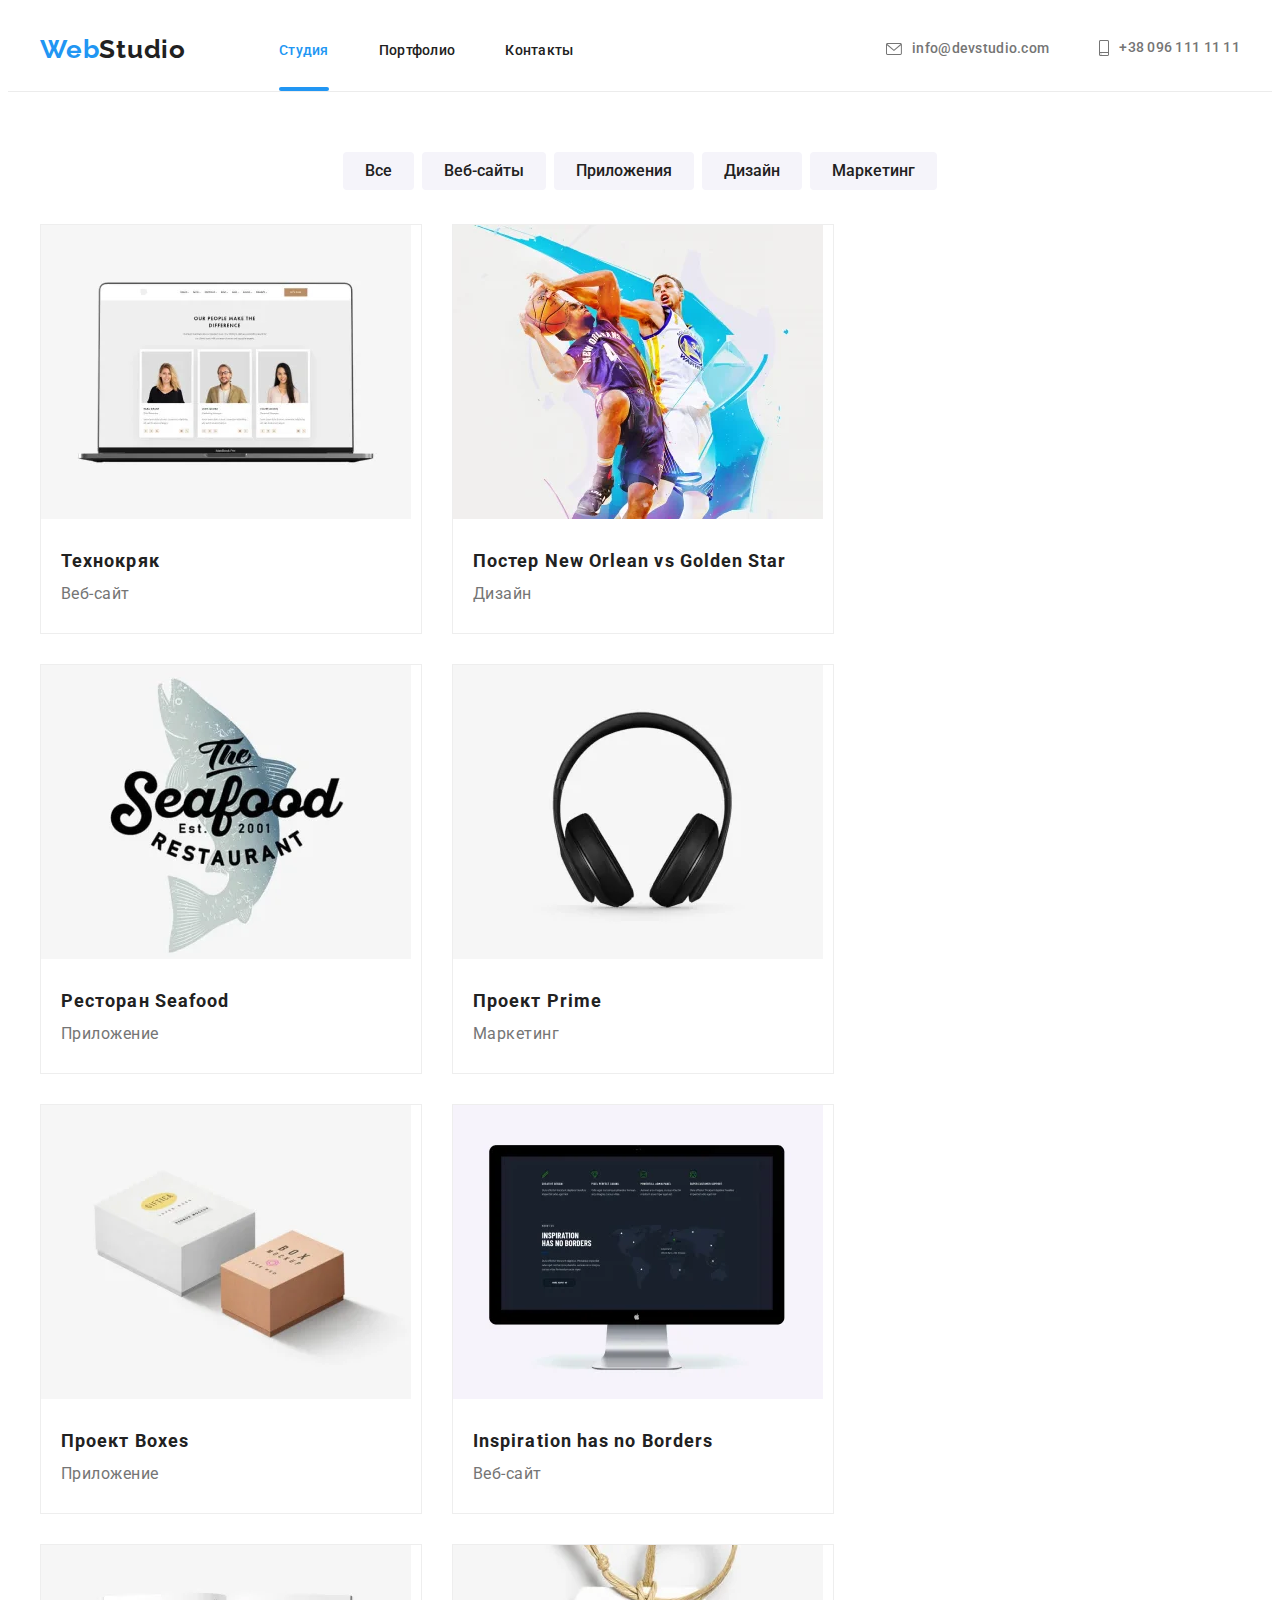
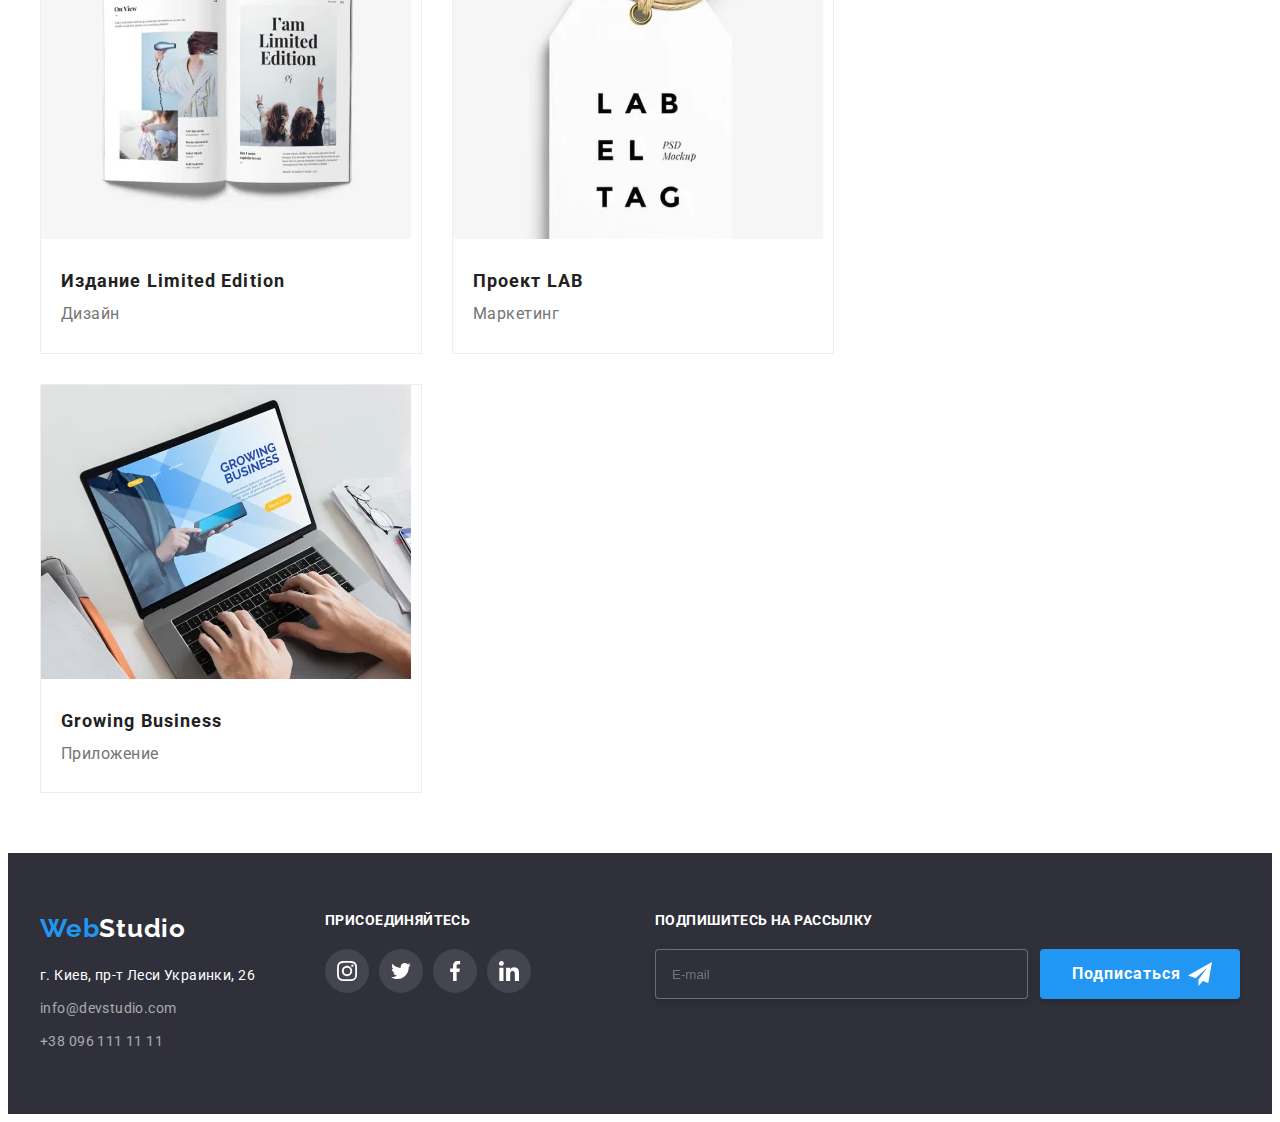
==== portfolio.html @ 4dd6421b "Adaptive layout" ====
<!DOCTYPE html>
<html lang="ru">
  <head>
    <meta charset="UTF-8" />
    <meta http-equiv="X-UA-Compatible" content="IE=edge" />
    <meta name="viewport" content="width=device-width, initial-scale=1.0" />
    <title lang="en">WebStudio</title>
    <link rel="preconnect" href="https://fonts.gstatic.com" />
    <link
      href="https://fonts.googleapis.com/css2?family=Raleway:wght@700&family=Roboto:wght@400;500;700;900&display=swap"
      rel="stylesheet"
    />
    <link
      rel="stylesheet"
      href="https://cdnjs.cloudflare.com/ajax/libs/modern-normalize/1.0.0/modern-normalize.min.css"
      integrity="sha512-ISS7cAi1PEhQ8jnbJpJZMd29NlhNj4AWYyLOSp2CE/CsHxTCu+r+t0D2yoJudVrd0/8fTVPUVDzY5Tvli75u/g=="
      crossorigin="anonymous"
    />
    <link rel="stylesheet" href="./css/main.min.css" />
  </head>
  <body>
    <!-- Верхняя линия -->
    <header class="header">
      <div class="container header__container">
        <!-- Шапка -->
        <a href="./index.html" class="logo link" lang="en">
          <span class="logo-span">Web</span>Studio
        </a>

        <nav class="nav">
          <ul class="nav__menu">
            <li class="nav__menu--item">
              <a
                href="./index.html"
                class="link nav__menu--link nav__menu--current current"
                >Студия</a
              >
            </li>

            <li class="nav__menu--item">
              <a href="./portfolio.html" class="link nav__menu--link"
                >Портфолио</a
              >
            </li>

            <li class="nav__menu--item">
              <a href="" class="link nav__menu--link">Контакты</a>
            </li>
          </ul>
        </nav>

        <ul class="nav__contacts">
          <li class="nav__contacts--item">
            <a href="mailto:info@devstudio.com" class="link nav__contacts--link"
              ><svg class="contacts-icon nav__contacts--email">
                <use href="./images/symbol-defs.svg#icon-email"></use></svg
              >info@devstudio.com</a
            >
          </li>

          <li class="nav__contacts--item">
            <a href="tel:+380961111111" class="link nav__contacts--link"
              ><svg class="contacts-icon nav__contacts--tel">
                <use href="./images/symbol-defs.svg#icon-smartphone"></use></svg
              >+38 096 111 11 11</a
            >
          </li>
        </ul>

        <button class="header__menu_button" data-menu-button>
          <svg class="header__menu_button--icon">
            <use href="./images/symbol-defs.svg#icon-menu"></use>
          </svg>
        </button>
      </div>
      <div class="mobile__menu" data-menu>
        <button class="mobile__menu--close" data-menu-close>
          <svg class="mobile__menu--icon">
            <use href="./images/symbol-defs.svg#icon-close"></use>
          </svg>
        </button>
        <ul class="mobile__menu--list">
          <li class="mobile__menu--item">
            <a href="./index.html" class="link mobile__menu--link">Студия</a>
          </li>

          <li class="mobile__menu--item">
            <a href="./portfolio.html" class="link mobile__menu--link"
              >Портфолио</a
            >
          </li>

          <li class="mobile__menu--item">
            <a href="" class="link mobile__menu--link">Контакты</a>
          </li>
        </ul>

        <ul class="mobile__menu_contacts">
          <li class="mobile__menu_contacts--item">
            <a href="tel:+380961111111" class="link mobile__menu_contacts--tel"
              >+38 096 111 11 11</a
            >
          </li>
          <li class="mobile__menu_contacts--item">
            <a
              href="mailto:info@devstudio.com"
              class="link mobile__menu_contacts--email"
              >info@devstudio.com</a
            >
          </li>
        </ul>

        <ul class="mobile__menu_social">
          <li class="mobile__menu_social--item">
            <a href="" class="mobile__menu_social--link link">Instagram</a>
          </li>
          <li class="mobile__menu_social--item">
            <a href="" class="mobile__menu_social--link link">Twitter</a>
          </li>
          <li class="mobile__menu_social--item">
            <a href="" class="mobile__menu_social--link link">Facebook</a>
          </li>
          <li class="mobile__menu_social--item">
            <a href="" class="mobile__menu_social--link link">LinkedIn link</a>
          </li>
        </ul>
      </div>
    </header>

    <!-- Майн -->
    <main class="main">
      <section class="section">
        <div class="container">
          <ul class="filters">
            <li class="filters__item">
              <button type="button" class="filters__button">Все</button>
            </li>

            <li class="filters__item">
              <button type="button" class="filters__button">Веб-сайты</button>
            </li>

            <li class="filters__item">
              <button type="button" class="filters__button">Приложения</button>
            </li>

            <li class="filters__item">
              <button type="button" class="filters__button">Дизайн</button>
            </li>

            <li class="filters__item">
              <button type="button" class="filters__button">Маркетинг</button>
            </li>
          </ul>

          <ul class="project__card">
            <li class="item project__card--item">
              <a class="link project__card--link" href=""
                ><div class="project__content_upper">
                  <picture>
                    <source
                      srcset="
                        ./images/portfolio/pc/pc-technokryak-370.webp   370w,
                        ./images/portfolio/pc/pc-technokryak-740.webp   740w,
                        ./images/portfolio/pc/pc-technokryak-1110.webp 1110w
                      "
                      type="image/webp"
                      media="(min-width: 1200px)"
                      sizes="(min-width: 1200px) 370px, 100vw"
                    />

                    <source
                      srcset="
                        ./images/portfolio/pc/pc-technokryak-370.jpg   370w,
                        ./images/portfolio/pc/pc-technokryak-740.jpg   740w,
                        ./images/portfolio/pc/pc-technokryak-1110.jpg 1110w
                      "
                      media="(min-width: 1200px)"
                      sizes="(min-width: 1200px) 370px, 100vw"
                    />

                    <source
                      srcset="
                        ./images/portfolio/tablet/tablet-technokryak-354.webp   354w,
                        ./images/portfolio/tablet/tablet-technokryak-708.webp   708w,
                        ./images/portfolio/tablet/tablet-technokryak-1062.webp 1062w
                      "
                      type="image/webp"
                      media="(min-width: 768px)"
                      sizes="(min-width: 768px) 354px, 100vw"
                    />

                    <source
                      srcset="
                        ./images/portfolio/tablet/tablet-technokryak-354.jpg   354w,
                        ./images/portfolio/tablet/tablet-technokryak-708.jpg   708w,
                        ./images/portfolio/tablet/tablet-technokryak-1062.jpg 1062w
                      "
                      media="(min-width: 768px)"
                      sizes="(min-width: 768px) 354px, 100vw"
                    />

                    <source
                      srcset="
                        ./images/portfolio/mobile/mobile-technokryak-450.webp   450w,
                        ./images/portfolio/mobile/mobile-technokryak-900.webp   900w,
                        ./images/portfolio/mobile/mobile-technokryak-1350.webp 1350w
                      "
                      type="image/webp"
                      media="(max-width: 767px)"
                      sizes="(max-width: 767px) 450px, 100vw"
                    />

                    <img
                      srcset="
                        ./images/portfolio/mobile/mobile-technokryak-450.jpg   450w,
                        ./images/portfolio/mobile/mobile-technokryak-900.jpg   900w,
                        ./images/portfolio/mobile/mobile-technokryak-1350.jpg 1350w
                      "
                      src="./images/portfolio/mobile/mobile-technokryak-450.jpg"
                      alt="технокряк"
                      media="(max-width: 767px)"
                      sizes="(max-width: 767px) 450px, 100vw"
                    />
                  </picture>
                  <div class="overlay">
                    <p class="overlay__text">
                      Технокряк это современная площадка распространения
                      коронавируса. Компании используют эту платформу для
                      цифрового шпионажа и атак на защищённые сервера
                      конкурентов.
                    </p>
                  </div>
                </div>
                <div class="project__content_lower">
                  <h2 class="project__content_lower--title">Технокряк</h2>
                  <p class="project__content_lower--text">Веб-сайт</p>
                </div></a
              >
            </li>

            <li class="item project__card--item">
              <a class="link project__card--link" href=""
                ><div class="project__content_upper">
                  <picture>
                    <source
                      srcset="
                        ./images/portfolio/pc/pc-poster-no-vs-gs-370.webp   370w,
                        ./images/portfolio/pc/pc-poster-no-vs-gs-740.webp   740w,
                        ./images/portfolio/pc/pc-poster-no-vs-gs-1110.webp 1110w
                      "
                      type="image/webp"
                      media="(min-width: 1200px)"
                      sizes="(min-width: 1200px) 370px, 100vw"
                    />

                    <source
                      srcset="
                        ./images/portfolio/pc/pc-poster-no-vs-gs-370.jpg   370w,
                        ./images/portfolio/pc/pc-poster-no-vs-gs-740.jpg   740w,
                        ./images/portfolio/pc/pc-poster-no-vs-gs-1110.jpg 1110w
                      "
                      media="(min-width: 1200px)"
                      sizes="(min-width: 1200px) 370px, 100vw"
                    />

                    <source
                      srcset="
                        ./images/portfolio/tablet/tablet-poster-no-vs-gs-354.webp   354w,
                        ./images/portfolio/tablet/tablet-poster-no-vs-gs-708.webp   708w,
                        ./images/portfolio/tablet/tablet-poster-no-vs-gs-1062.webp 1062w
                      "
                      type="image/webp"
                      media="(min-width: 768px)"
                      sizes="(min-width: 768px) 354px, 100vw"
                    />

                    <source
                      srcset="
                        ./images/portfolio/tablet/tablet-poster-no-vs-gs-354.jpg            354w,
                        ./images/portfolio/tablet/tablet-poster-no-vs-gs-708.jpg            708w,
                        ./images/./images/portfolio/tablet/tablet-poster-no-vs-gs-1062.jpg 1062w
                      "
                      media="(min-width: 768px)"
                      sizes="(min-width: 768px) 354px, 100vw"
                    />

                    <source
                      srcset="
                        ./images/portfolio/mobile/mobile-poster-no-vs-gs-450.webp   450w,
                        ./images/portfolio/mobile/mobile-poster-no-vs-gs-900.webp   900w,
                        ./images/portfolio/mobile/mobile-poster-no-vs-gs-1350.webp 1350w
                      "
                      type="image/webp"
                      media="(max-width: 767px)"
                      sizes="(max-width: 767px) 450px, 100vw"
                    />

                    <img
                      srcset="
                        ./images/portfolio/mobile/mobile-poster-no-vs-gs-450.jpg   450w,
                        ./images/portfolio/mobile/mobile-poster-no-vs-gs-900.jpg   900w,
                        ./images/portfolio/mobile/mobile-poster-no-vs-gs-1350.jpg 1350w
                      "
                      src="./images/portfolio/mobile/mobile-poster-no-vs-gs-450.jpg"
                      alt="технокряк"
                      media="(max-width: 767px)"
                      sizes="(max-width: 767px) 450px, 100vw"
                    />
                  </picture>
                  <div class="overlay">
                    <p class="overlay__text">
                      Технокряк это современная площадка распространения
                      коронавируса. Компании используют эту платформу для
                      цифрового шпионажа и атак на защищённые сервера
                      конкурентов.
                    </p>
                  </div>
                </div>
                <div class="project__content_lower">
                  <h2 class="project__content_lower--title">
                    Постер New Orlean vs Golden Star
                  </h2>
                  <p class="project__content_lower--text">Дизайн</p>
                </div></a
              >
            </li>

            <li class="item project__card--item">
              <a class="link project__card--link" href=""
                ><div class="project__content_upper">
                  <picture>
                    <source
                      srcset="
                        ./images/portfolio/pc/pc-seafood-restaurant-370.webp   370w,
                        ./images/portfolio/pc/pc-seafood-restaurant-740.webp   740w,
                        ./images/portfolio/pc/pc-seafood-restaurant-1110.webp 1110w
                      "
                      type="image/webp"
                      media="(min-width: 1200px)"
                      sizes="(min-width: 1200px) 370px, 100vw"
                    />

                    <source
                      srcset="
                        ./images/portfolio/pc/pc-seafood-restaurant-370.jpg   370w,
                        ./images/portfolio/pc/pc-seafood-restaurant-740.jpg   740w,
                        ./images/portfolio/pc/pc-seafood-restaurant-1110.jpg 1110w
                      "
                      media="(min-width: 1200px)"
                      sizes="(min-width: 1200px) 370px, 100vw"
                    />

                    <source
                      srcset="
                        ./images/portfolio/tablet/tablet-seafood-restaurant-354.webp   354w,
                        ./images/portfolio/tablet/tablet-seafood-restaurant-708.webp   708w,
                        ./images/portfolio/tablet/tablet-seafood-restaurant-1062.webp 1062w
                      "
                      type="image/webp"
                      media="(min-width: 768px)"
                      sizes="(min-width: 768px) 354px, 100vw"
                    />

                    <source
                      srcset="
                        ./images/portfolio/tablet/tablet-seafood-restaurant-354.jpg   354w,
                        ./images/portfolio/tablet/tablet-seafood-restaurant-708.jpg   708w,
                        ./images/portfolio/tablet/tablet-seafood-restaurant-1062.jpg 1062w
                      "
                      media="(min-width: 768px)"
                      sizes="(min-width: 768px) 354px, 100vw"
                    />

                    <source
                      srcset="
                        ./images/portfolio/mobile/mobile-seafood-restaurant-450.webp   450w,
                        ./images/portfolio/mobile/mobile-seafood-restaurant-900.webp   900w,
                        ./images/portfolio/mobile/mobile-seafood-restaurant-1350.webp 1350w
                      "
                      type="image/webp"
                      media="(max-width: 767px)"
                      sizes="(max-width: 767px) 450px, 100vw"
                    />

                    <img
                      srcset="
                        ./images/portfolio/mobile/mobile-seafood-restaurant-450.jpg   450w,
                        ./images/portfolio/mobile/mobile-seafood-restaurant-900.jpg   900w,
                        ./images/portfolio/mobile/mobile-seafood-restaurant-1350.jpg 1350w
                      "
                      src="./images/portfolio/mobile/mobile-seafood-restaurant-450.jpg"
                      alt="технокряк"
                      media="(max-width: 767px)"
                      sizes="(max-width: 767px) 450px, 100vw"
                    />
                  </picture>
                  <div class="overlay">
                    <p class="overlay__text">
                      Технокряк это современная площадка распространения
                      коронавируса. Компании используют эту платформу для
                      цифрового шпионажа и атак на защищённые сервера
                      конкурентов.
                    </p>
                  </div>
                </div>
                <div class="project__content_lower">
                  <h2 class="project__content_lower--title">
                    Ресторан Seafood
                  </h2>
                  <p class="project__content_lower--text">Приложение</p>
                </div></a
              >
            </li>

            <li class="item project__card--item">
              <a class="link project__card--link" href=""
                ><div class="project__content_upper">
                  <picture>
                    <source
                      srcset="
                        ./images/portfolio/pc/pc-project-prime-370.webp   370w,
                        ./images/portfolio/pc/pc-project-prime-740.webp   740w,
                        ./images/portfolio/pc/pc-project-prime-1110.webp 1110w
                      "
                      type="image/webp"
                      media="(min-width: 1200px)"
                      sizes="(min-width: 1200px) 370px, 100vw"
                    />

                    <source
                      srcset="
                        ./images/portfolio/pc/pc-project-prime-370.jpg   370w,
                        ./images/portfolio/pc/pc-project-prime-740.jpg   740w,
                        ./images/portfolio/pc/pc-project-prime-1110.jpg 1110w
                      "
                      media="(min-width: 1200px)"
                      sizes="(min-width: 1200px) 370px, 100vw"
                    />

                    <source
                      srcset="
                        ./images/portfolio/tablet/tablet-project-prime-354.webp   354w,
                        ./images/portfolio/tablet/tablet-project-prime-708.webp   708w,
                        ./images/portfolio/tablet/tablet-project-prime-1062.webp 1062w
                      "
                      type="image/webp"
                      media="(min-width: 768px)"
                      sizes="(min-width: 768px) 354px, 100vw"
                    />

                    <source
                      srcset="
                        ./images/portfolio/tablet/tablet-project-prime-354.jpg   354w,
                        ./images/portfolio/tablet/tablet-project-prime-708.jpg   708w,
                        ./images/portfolio/tablet/tablet-project-prime-1062.jpg 1062w
                      "
                      media="(min-width: 768px)"
                      sizes="(min-width: 768px) 354px, 100vw"
                    />

                    <source
                      srcset="
                        ./images/portfolio/mobile/mobile-project-prime-450.webp   450w,
                        ./images/portfolio/mobile/mobile-project-prime-900.webp   900w,
                        ./images/portfolio/mobile/mobile-project-prime-1350.webp 1350w
                      "
                      type="image/webp"
                      media="(max-width: 767px)"
                      sizes="(max-width: 767px) 450px, 100vw"
                    />

                    <img
                      srcset="
                        ./images/portfolio/mobile/mobile-project-prime-450.jpg   450w,
                        ./images/portfolio/mobile/mobile-project-prime-900.jpg   900w,
                        ./images/portfolio/mobile/mobile-project-prime-1350.jpg 1350w
                      "
                      src="./images/portfolio/mobile/mobile-project-prime-450.jpg"
                      alt="технокряк"
                      media="(max-width: 767px)"
                      sizes="(max-width: 767px) 450px, 100vw"
                    />
                  </picture>
                  <div class="overlay">
                    <p class="overlay__text">
                      Технокряк это современная площадка распространения
                      коронавируса. Компании используют эту платформу для
                      цифрового шпионажа и атак на защищённые сервера
                      конкурентов.
                    </p>
                  </div>
                </div>
                <div class="project__content_lower">
                  <h2 class="project__content_lower--title">Проект Prime</h2>
                  <p class="project__content_lower--text">Маркетинг</p>
                </div></a
              >
            </li>

            <li class="item project__card--item">
              <a class="link project__card--link" href=""
                ><div class="project__content_upper">
                  <picture>
                    <source
                      srcset="
                        ./images/portfolio/pc/pc-project-boxes-370.webp   370w,
                        ./images/portfolio/pc/pc-project-boxes-740.webp   740w,
                        ./images/portfolio/pc/pc-project-boxes-1110.webp 1110w
                      "
                      type="image/webp"
                      media="(min-width: 1200px)"
                      sizes="(min-width: 1200px) 370px, 100vw"
                    />

                    <source
                      srcset="
                        ./images/portfolio/pc/pc-project-boxes-370.jpg   370w,
                        ./images/portfolio/pc/pc-project-boxes-740.jpg   740w,
                        ./images/portfolio/pc/pc-project-boxes-1110.jpg 1110w
                      "
                      media="(min-width: 1200px)"
                      sizes="(min-width: 1200px) 370px, 100vw"
                    />

                    <source
                      srcset="
                        ./images/portfolio/tablet/tablet-project-boxes-354.webp   354w,
                        ./images/portfolio/tablet/tablet-project-boxes-708.webp   708w,
                        ./images/portfolio/tablet/tablet-project-boxes-1062.webp 1062w
                      "
                      type="image/webp"
                      media="(min-width: 768px)"
                      sizes="(min-width: 768px) 354px, 100vw"
                    />

                    <source
                      srcset="
                        ./images/portfolio/tablet/tablet-project-boxes-354.jpg   354w,
                        ./images/portfolio/tablet/tablet-project-boxes-708.jpg   708w,
                        ./images/portfolio/tablet/tablet-project-boxes-1062.jpg 1062w
                      "
                      media="(min-width: 768px)"
                      sizes="(min-width: 768px) 354px, 100vw"
                    />

                    <source
                      srcset="
                        ./images/portfolio/mobile/mobile-project-boxes-450.webp   450w,
                        ./images/portfolio/mobile/mobile-project-boxes-900.webp   900w,
                        ./images/portfolio/mobile/mobile-project-boxes-1350.webp 1350w
                      "
                      type="image/webp"
                      media="(max-width: 767px)"
                      sizes="(max-width: 767px) 450px, 100vw"
                    />

                    <img
                      srcset="
                        ./images/portfolio/mobile/mobile-project-boxes-450.jpg   450w,
                        ./images/portfolio/mobile/mobile-project-boxes-900.jpg   900w,
                        ./images/portfolio/mobile/mobile-project-boxes-1350.jpg 1350w
                      "
                      src="./images/portfolio/mobile/mobile-project-boxes-450.jpg"
                      alt="технокряк"
                      media="(max-width: 767px)"
                      sizes="(max-width: 767px) 450px, 100vw"
                    />
                  </picture>
                  <div class="overlay">
                    <p class="overlay__text">
                      Технокряк это современная площадка распространения
                      коронавируса. Компании используют эту платформу для
                      цифрового шпионажа и атак на защищённые сервера
                      конкурентов.
                    </p>
                  </div>
                </div>
                <div class="project__content_lower">
                  <h2 class="project__content_lower--title">Проект Boxes</h2>
                  <p class="project__content_lower--text">Приложение</p>
                </div></a
              >
            </li>

            <li class="item project__card--item">
              <a class="link project__card--link" href=""
                ><div class="project__content_upper">
                  <picture>
                    <source
                      srcset="
                        ./images/portfolio/pc/pc-inspiration-hnb-370.webp   370w,
                        ./images/portfolio/pc/pc-inspiration-hnb-740.webp   740w,
                        ./images/portfolio/pc/pc-inspiration-hnb-1110.webp 1110w
                      "
                      type="image/webp"
                      media="(min-width: 1200px)"
                      sizes="(min-width: 1200px) 370px, 100vw"
                    />

                    <source
                      srcset="
                        ./images/portfolio/pc/pc-inspiration-hnb-370.jpg   370w,
                        ./images/portfolio/pc/pc-inspiration-hnb-740.jpg   740w,
                        ./images/portfolio/pc/pc-inspiration-hnb-1110.jpg 1110w
                      "
                      media="(min-width: 1200px)"
                      sizes="(min-width: 1200px) 370px, 100vw"
                    />

                    <source
                      srcset="
                        ./images/portfolio/tablet/tablet-inspiration-hnb-354.webp   354w,
                        ./images/portfolio/tablet/tablet-inspiration-hnb-708.webp   708w,
                        ./images/portfolio/tablet/tablet-inspiration-hnb-1062.webp 1062w
                      "
                      type="image/webp"
                      media="(min-width: 768px)"
                      sizes="(min-width: 768px) 354px, 100vw"
                    />

                    <source
                      srcset="
                        ./images/portfolio/tablet/tablet-inspiration-hnb-354.jpg   354w,
                        ./images/portfolio/tablet/tablet-inspiration-hnb-708.jpg   708w,
                        ./images/portfolio/tablet/tablet-inspiration-hnb-1062.jpg 1062w
                      "
                      media="(min-width: 768px)"
                      sizes="(min-width: 768px) 354px, 100vw"
                    />

                    <source
                      srcset="
                        ./images/portfolio/mobile/mobile-inspiration-hnb-450.webp   450w,
                        ./images/portfolio/mobile/mobile-inspiration-hnb-900.webp   900w,
                        ./images/portfolio/mobile/mobile-inspiration-hnb-1350.webp 1350w
                      "
                      type="image/webp"
                      media="(max-width: 767px)"
                      sizes="(max-width: 767px) 450px, 100vw"
                    />

                    <img
                      srcset="
                        ./images/portfolio/mobile/mobile-inspiration-hnb-450.jpg   450w,
                        ./images/portfolio/mobile/mobile-inspiration-hnb-900.jpg   900w,
                        ./images/portfolio/mobile/mobile-inspiration-hnb-1350.jpg 1350w
                      "
                      src="./images/portfolio/mobile/mobile-inspiration-hnb-450.jpg"
                      alt="технокряк"
                      media="(max-width: 767px)"
                      sizes="(max-width: 767px) 450px, 100vw"
                    />
                  </picture>
                  <div class="overlay">
                    <p class="overlay__text">
                      Технокряк это современная площадка распространения
                      коронавируса. Компании используют эту платформу для
                      цифрового шпионажа и атак на защищённые сервера
                      конкурентов.
                    </p>
                  </div>
                </div>
                <div class="project__content_lower">
                  <h2 class="project__content_lower--title" lang="en">
                    Inspiration has no Borders
                  </h2>
                  <p class="project__content_lower--text">Веб-сайт</p>
                </div></a
              >
            </li>

            <li class="item project__card--item">
              <a class="link project__card--link" href=""
                ><div class="project__content_upper">
                  <picture>
                    <source
                      srcset="
                        ./images/portfolio/pc/pc-le-publication-370.webp   370w,
                        ./images/portfolio/pc/pc-le-publication-740.webp   740w,
                        ./images/portfolio/pc/pc-le-publication-1110.webp 1110w
                      "
                      type="image/webp"
                      media="(min-width: 1200px)"
                      sizes="(min-width: 1200px) 370px, 100vw"
                    />

                    <source
                      srcset="
                        ./images/portfolio/pc/pc-le-publication-370.jpg   370w,
                        ./images/portfolio/pc/pc-le-publication-740.jpg   740w,
                        ./images/portfolio/pc/pc-le-publication-1110.jpg 1110w
                      "
                      media="(min-width: 1200px)"
                      sizes="(min-width: 1200px) 370px, 100vw"
                    />

                    <source
                      srcset="
                        ./images/portfolio/tablet/tablet-le-publication-354.webp   354w,
                        ./images/portfolio/tablet/tablet-le-publication-708.webp   708w,
                        ./images/portfolio/tablet/tablet-le-publication-1062.webp 1062w
                      "
                      type="image/webp"
                      media="(min-width: 768px)"
                      sizes="(min-width: 768px) 354px, 100vw"
                    />

                    <source
                      srcset="
                        ./images/portfolio/tablet/tablet-le-publication-354.jpg   354w,
                        ./images/portfolio/tablet/tablet-le-publication-708.jpg   708w,
                        ./images/portfolio/tablet/tablet-le-publication-1062.jpg 1062w
                      "
                      media="(min-width: 768px)"
                      sizes="(min-width: 768px) 354px, 100vw"
                    />

                    <source
                      srcset="
                        ./images/portfolio/mobile/mobile-le-publication-450.webp   450w,
                        ./images/portfolio/mobile/mobile-le-publication-900.webp   900w,
                        ./images/portfolio/mobile/mobile-le-publication-1350.webp 1350w
                      "
                      type="image/webp"
                      media="(max-width: 767px)"
                      sizes="(max-width: 767px) 450px, 100vw"
                    />

                    <img
                      srcset="
                        ./images/portfolio/mobile/mobile-le-publication-450.jpg   450w,
                        ./images/portfolio/mobile/mobile-le-publication-900.jpg   900w,
                        ./images/portfolio/mobile/mobile-le-publication-1350.jpg 1350w
                      "
                      src="./images/portfolio/mobile/mobile-le-publication-450.jpg"
                      alt="технокряк"
                      media="(max-width: 767px)"
                      sizes="(max-width: 767px) 450px, 100vw"
                    />
                  </picture>
                  <div class="overlay">
                    <p class="overlay__text">
                      Технокряк это современная площадка распространения
                      коронавируса. Компании используют эту платформу для
                      цифрового шпионажа и атак на защищённые сервера
                      конкурентов.
                    </p>
                  </div>
                </div>
                <div class="project__content_lower">
                  <h2 class="project__content_lower--title">
                    Издание Limited Edition
                  </h2>
                  <p class="project__content_lower--text">Дизайн</p>
                </div></a
              >
            </li>
            <li class="item project__card--item">
              <a class="link project__card--link" href=""
                ><div class="project__content_upper">
                  <picture>
                    <source
                      srcset="
                        ./images/portfolio/pc/pc-project-lab-370.webp   370w,
                        ./images/portfolio/pc/pc-project-lab-740.webp   740w,
                        ./images/portfolio/pc/pc-project-lab-1110.webp 1110w
                      "
                      type="image/webp"
                      media="(min-width: 1200px)"
                      sizes="(min-width: 1200px) 370px, 100vw"
                    />

                    <source
                      srcset="
                        ./images/portfolio/pc/pc-project-lab-370.jpg   370w,
                        ./images/portfolio/pc/pc-project-lab-740.jpg   740w,
                        ./images/portfolio/pc/pc-project-lab-1110.jpg 1110w
                      "
                      media="(min-width: 1200px)"
                      sizes="(min-width: 1200px) 370px, 100vw"
                    />

                    <source
                      srcset="
                        ./images/portfolio/tablet/tablet-project-lab-354.webp   354w,
                        ./images/portfolio/tablet/tablet-project-lab-708.webp   708w,
                        ./images/portfolio/tablet/tablet-project-lab-1062.webp 1062w
                      "
                      type="image/webp"
                      media="(min-width: 768px)"
                      sizes="(min-width: 768px) 354px, 100vw"
                    />

                    <source
                      srcset="
                        ./images/portfolio/tablet/tablet-project-lab-354.jpg   354w,
                        ./images/portfolio/tablet/tablet-project-lab-708.jpg   708w,
                        ./images/portfolio/tablet/tablet-project-lab-1062.jpg 1062w
                      "
                      media="(min-width: 768px)"
                      sizes="(min-width: 768px) 354px, 100vw"
                    />

                    <source
                      srcset="
                        ./images/portfolio/mobile/mobile-project-lab-450.webp   450w,
                        ./images/portfolio/mobile/mobile-project-lab-900.webp   900w,
                        ./images/portfolio/mobile/mobile-project-lab-1350.webp 1350w
                      "
                      type="image/webp"
                      media="(max-width: 767px)"
                      sizes="(max-width: 767px) 450px, 100vw"
                    />

                    <img
                      srcset="
                        ./images/portfolio/mobile/mobile-project-lab-450.jpg   450w,
                        ./images/portfolio/mobile/mobile-project-lab-900.jpg   900w,
                        ./images/portfolio/mobile/mobile-project-lab-1350.jpg 1350w
                      "
                      src="./images/portfolio/mobile/mobile-project-lab-450.jpg"
                      alt="технокряк"
                      media="(max-width: 767px)"
                      sizes="(max-width: 767px) 450px, 100vw"
                    />
                  </picture>
                  <div class="overlay">
                    <p class="overlay__text">
                      Технокряк это современная площадка распространения
                      коронавируса. Компании используют эту платформу для
                      цифрового шпионажа и атак на защищённые сервера
                      конкурентов.
                    </p>
                  </div>
                </div>
                <div class="project__content_lower">
                  <h2 class="project__content_lower--title">Проект LAB</h2>
                  <p class="project__content_lower--text">Маркетинг</p>
                </div></a
              >
            </li>

            <li class="item project__card--item">
              <a class="link project__card--link" href=""
                ><div class="project__content_upper">
                  <picture>
                    <source
                      srcset="
                        ./images/portfolio/pc/pc-growing-business-370.webp   370w,
                        ./images/portfolio/pc/pc-growing-business-740.webp   740w,
                        ./images/portfolio/pc/pc-growing-business-1110.webp 1110w
                      "
                      type="image/webp"
                      media="(min-width: 1200px)"
                      sizes="(min-width: 1200px) 370px, 100vw"
                    />

                    <source
                      srcset="
                        ./images/portfolio/pc/pc-growing-business-370.jpg   370w,
                        ./images/portfolio/pc/pc-growing-business-740.jpg   740w,
                        ./images/portfolio/pc/pc-growing-business-1110.jpg 1110w
                      "
                      media="(min-width: 1200px)"
                      sizes="(min-width: 1200px) 370px, 100vw"
                    />

                    <source
                      srcset="
                        ./images/portfolio/tablet/tablet-growing-business-354.webp   354w,
                        ./images/portfolio/tablet/tablet-growing-business-708.webp   708w,
                        ./images/portfolio/tablet/tablet-growing-business-1062.webp 1062w
                      "
                      type="image/webp"
                      media="(min-width: 768px)"
                      sizes="(min-width: 768px) 354px, 100vw"
                    />

                    <source
                      srcset="
                        ./images/portfolio/tablet/tablet-growing-business-354.jpg   354w,
                        ./images/portfolio/tablet/tablet-growing-business-708.jpg   708w,
                        ./images/portfolio/tablet/tablet-growing-business-1062.jpg 1062w
                      "
                      media="(min-width: 768px)"
                      sizes="(min-width: 768px) 354px, 100vw"
                    />

                    <source
                      srcset="
                        ./images/portfolio/mobile/mobile-growing-business-450.webp   450w,
                        ./images/portfolio/mobile/mobile-growing-business-900.webp   900w,
                        ./images/portfolio/mobile/mobile-growing-business-1350.webp 1350w
                      "
                      type="image/webp"
                      media="(max-width: 767px)"
                      sizes="(max-width: 767px) 450px, 100vw"
                    />

                    <img
                      srcset="
                        ./images/portfolio/mobile/mobile-growing-business-450.jpg   450w,
                        ./images/portfolio/mobile/mobile-growing-business-900.jpg   900w,
                        ./images/portfolio/mobile/mobile-growing-business-1350.jpg 1350w
                      "
                      src="./images/portfolio/mobile/mobile-growing-business-450.jpg"
                      alt="технокряк"
                      media="(max-width: 767px)"
                      sizes="(max-width: 767px) 450px, 100vw"
                    />
                  </picture>
                  <div class="overlay">
                    <p class="overlay__text">
                      Технокряк это современная площадка распространения
                      коронавируса. Компании используют эту платформу для
                      цифрового шпионажа и атак на защищённые сервера
                      конкурентов.
                    </p>
                  </div>
                </div>
                <div class="project__content_lower">
                  <h2 class="project__content_lower--title" lang="en">
                    Growing Business
                  </h2>
                  <p class="project__content_lower--text">Приложение</p>
                </div></a
              >
            </li>
          </ul>
        </div>
      </section>
    </main>

    <!-- Подвал -->
    <footer class="footer">
      <div class="container footer__container">
        <div class="footer__first--grid">
          <div class="footer-c">
            <a href="./index.html" class="footer-logo logo link" lang="en"
              ><span class="logo-span">Web</span>Studio</a
            >
            <address>
              <ul class="footer__contacts_list">
                <li class="footer__contacts_list--item">
                  <a
                    class="link footer__contacts_list--location"
                    href="https://goo.gl/maps/gFSnzHAGVieAKpkWA"
                    target="_blank"
                    >г. Киев, пр-т Леси Украинки, 26</a
                  >
                </li>

                <li class="footer__contacts_list--item">
                  <a
                    href="mailto:info@devstudio.com"
                    class="footer__contacts_list--link-contacts link"
                    >info@devstudio.com</a
                  >
                </li>

                <li class="footer__contacts_list--item">
                  <a
                    href="tel:+380961111111"
                    class="footer__contacts_list--link-contacts link"
                    >+38 096 111 11 11</a
                  >
                </li>
              </ul>
            </address>
          </div>
          <div class="footer__div">
            <p class="footer__text">присоединяйтесь</p>

            <ul class="footer__social">
              <li class="footer__social--item">
                <a class="footer__social--link link" href=""
                  ><svg class="footer__social--icon">
                    <use
                      href="./images/symbol-defs.svg#icon-instagram"
                    ></use></svg
                ></a>
              </li>

              <li class="footer__social--item">
                <a class="footer__social--link link" href=""
                  ><svg class="footer__social--icon">
                    <use
                      href="./images/symbol-defs.svg#icon-twitter"
                    ></use></svg
                ></a>
              </li>

              <li class="footer__social--item">
                <a class="footer__social--link link" href=""
                  ><svg class="footer__social--icon">
                    <use
                      href="./images/symbol-defs.svg#icon-facebook"
                    ></use></svg
                ></a>
              </li>

              <li class="footer__social--item">
                <a class="footer__social--link link" href=""
                  ><svg class="footer__social--icon">
                    <use
                      href="./images/symbol-defs.svg#icon-linkedin"
                    ></use></svg
                ></a>
              </li>
            </ul>
          </div>
        </div>

        <div class="footer__second--grid">
          <p class="footer__text">Подпишитесь на рассылку</p>
          <form action="#" class="footer__form">
            <input
              type="email"
              name="user-mail"
              class="footer__form--input"
              placeholder="E-mail"
              required
            />
            <button type="submit" class="footer__form--button">
              Подписаться
              <svg class="footer__form--icon" width="24" height="24">
                <use href="./images/symbol-defs.svg#icon-send"></use>
              </svg>
            </button>
          </form>
        </div>
      </div>
    </footer>
    <script src="./js/mobile-menu.js"></script>
  </body>
</html>
---- css/main.min.css ----
body{font-family:Roboto, sans-serif}button{font-family:Roboto}img{display:block;max-width:100%;height:auto}h1,h2,h3,h4,h5,h6,p{margin:0}ul,ol{margin:0;padding-left:0;list-style:none}address{font-style:normal}.link{text-decoration:none}.container{padding-left:15px;padding-right:15px;margin-left:auto;margin-right:auto}@media screen and (min-width: 480px){.container{width:480px}}@media screen and (min-width: 768px){.container{width:768px}}@media screen and (min-width: 1200px){.container{width:1200px}}.section__title{margin-bottom:50px;color:var(--black-title-text);font-weight:700;font-size:36px;line-height:1.16;letter-spacing:0.03em;text-align:center}@media screen and (min-width: 1200px){.section{padding-top:94px;padding-bottom:94px}}.section{padding-top:60px;padding-bottom:60px}.doing__list{display:flex;flex-wrap:wrap;margin-left:-30px}.doing__list--item{position:relative;margin-left:30px;flex-basis:calc((100% - 90px) / 3)}.doing__list--title{position:absolute;bottom:0;left:0;width:100%;padding:27px;font-weight:700;font-size:14px;line-height:1.24;text-align:center;letter-spacing:0.03em;text-transform:uppercase;color:#ffffff;background:rgba(47,48,58,0.8)}@media screen and (max-width: 767px){.features__list{width:100%;display:inline;justify-content:center}.features__list--item:not(:last-child){margin-bottom:30px}.features__list--title{text-align:center}}@media screen and (min-width: 768px){.features__list{display:flex;justify-content:space-between;margin-left:-30px}.features__list--item{width:100%;flex-basis:calc((100% - 90px) / 2);margin-left:30px}.features__list--text{margin-bottom:30px}.features__list--text:nth-last-child(-n+2){margin-bottom:0}.features__list--title{margin-bottom:10px}}@media screen and (min-width: 1200px){.features__list{display:flex;margin-left:-30px}.features__list--item{flex-basis:calc((100% - 120px) / 4);margin-left:30px}.features__list--text{color:#757575;font-size:14px;line-height:1.71;letter-spacing:0.03em;width:270px;height:75px;flex-wrap:wrap}.features__list--title{color:var(--black-title-text);font-weight:700;font-size:14px;line-height:1.14;letter-spacing:0.03em;text-transform:uppercase;margin-bottom:10px;margin-top:0;width:270px;height:16px}}.features__list{flex-wrap:wrap;margin-left:-30px}.features__list--card{width:100%;height:120px;display:inline-flex;justify-content:center;align-items:center;background:#f5f4fa;border-radius:4px;margin-bottom:30px}.features__list--icon{width:70px;height:70px}.features__list--title{color:var(--black-title-text);font-weight:700;font-size:14px;line-height:1.14;letter-spacing:0.03em;text-transform:uppercase;margin-bottom:10px;margin-top:0}.features__list--text{color:#757575;font-size:14px;line-height:1.71;letter-spacing:0.03em;flex-wrap:wrap}@media screen and (max-width: 767px){.client_title{font-size:28px;line-height:1.17;text-align:center;letter-spacing:0.03em;color:#212121}.list__client{margin-left:-30px}.list__client--item{margin-bottom:30px;margin-left:30px;flex-basis:calc((100% - 60px) / 2)}.list__client--item:nth-last-child(-n+2){margin-bottom:0}}@media screen and (min-width: 768px){.client_title{font-size:28px;line-height:1.17;text-align:center;letter-spacing:0.03em;color:#212121}.list__client{margin-left:-30px}.list__client--item{margin-bottom:30px;margin-left:30px;flex-basis:calc((100% - 90px) / 3)}.list__client--item:nth-last-child(-n+3){margin-bottom:0}}@media screen and (min-width: 1200px){.list__client{margin-left:-30px}.list__client--item{margin-left:30px;flex-basis:calc((100% - 180px) / 6)}}.list__client{flex-wrap:wrap;display:flex}.list__client--link{display:inline-flex;justify-content:center;align-items:center;width:100%;height:92px;border:1px solid #afb1b8;border-radius:4px;transition:border-color 250ms cubic-bezier(0.4, 0, 0.2, 1)}.list__client--link:hover .list__client--logo,.list__client--link:focus .list__client--logo{fill:var(--logo-colors)}.list__client--link:hover,.list__client--link:focus{border-color:var(--logo-colors)}.list__client--logo{fill:#afb1b8;width:106px;height:60px;transition:fill 250ms cubic-bezier(0.4, 0, 0.2, 1)}@media screen and (max-width: 1199px){.logo{color:var(--black-title-text);font-family:Raleway, cursive;font-size:24px;line-height:1.16;letter-spacing:0.03em;font-weight:700}}.logo-span{color:var(--logo-colors)}@media screen and (min-width: 1200px){.logo{color:var(--black-title-text);font-family:Raleway, cursive;font-weight:700;font-size:26px;line-height:1.19;letter-spacing:0.03em}}.footer-logo{color:var(--logo-colors);color:var(--white-text)}.modal{position:relative;box-shadow:0px 1px 3px rgba(0,0,0,0.12),0px 1px 1px rgba(0,0,0,0.14),0px 2px 1px rgba(0,0,0,0.2);transition:transform 250ms cubic-bezier(0.4, 0, 0.2, 1);max-width:528px;min-height:581px;padding:40px 40px;background:#ffffff;margin-left:auto;margin-right:auto}.modal__close{position:absolute;top:10px;right:10px;width:30px;height:30px;border-radius:50%;background:#ffffff;border:1px solid rgba(0,0,0,0.1);box-sizing:border-box;display:flex;justify-content:center;align-items:center;transition:fill 250ms cubic-bezier(0.4, 0, 0.2, 1)}.modal__close--icon{width:18px;height:18px}.modal__close--icon:hover,.modal__close--icon:focus{fill:var(--logo-colors)}.modal__text{font-weight:700;font-size:20px;line-height:1.15;text-align:center;letter-spacing:0.03em;color:var(--black-title-text);margin-bottom:12px}.modal-div__button{text-align:center}.modal-div__button .modal-submit__btn{width:200px;height:50px;background:var(--logo-colors);color:var(--white-text);border:solid transparent;border-radius:4px;border:none;font-weight:700;font-size:16px;line-height:1.87;letter-spacing:0.06em;padding:10px 55px;transition:background 250ms cubic-bezier(0.4, 0, 0.2, 1)}.modal-div__button .modal-submit__btn:focus,.modal-div__button .modal-submit__btn:hover{background:var(--button-hover);box-shadow:0px 1px 3px rgba(0,0,0,0.12),0px 1px 1px rgba(0,0,0,0.14),0px 2px 1px rgba(0,0,0,0.2)}.modal__filed{position:relative;margin-bottom:10px}.modal__filed--label{font-size:12px;line-height:1.16;letter-spacing:0.01em;color:#757575}.modal__filed--input{display:block;width:100%;height:40px;font-family:Roboto;font-size:14px;line-height:1.14;letter-spacing:0.01em;padding-left:42px;border:1px solid rgba(33,33,33,0.2);border-radius:4px;outline:none;transition:border-color 250ms cubic-bezier(0.4, 0, 0.2, 1)}.modal__filed--input:hover,.modal__filed--input:focus,.modal__filed--input:hover+.modal__filed--icon,.modal__filed--input:focus+.modal__filed--icon{fill:var(--logo-colors);border-color:var(--logo-colors)}.modal__filed--icon{position:absolute;top:29px;left:14px;width:18px;height:18px;transition:fill 250ms cubic-bezier(0.4, 0, 0.2, 1)}.modal__filed--icon:hover,.modal__filed--icon:focus{fill:var(--logo-colors)}.modal__filed--textarea{margin-bottom:0}.modal__filed--text{width:100%;height:120px;padding:12px 16px;font-size:14px;line-height:1.14;letter-spacing:0.01em;resize:none;border:1px solid rgba(33,33,33,0.2);border-radius:4px;transition:border-color 250ms cubic-bezier(0.4, 0, 0.2, 1);outline:none}.modal__filed--text:focus,.modal__filed--text:hover{border-color:var(--logo-colors)}.modal__filed--text::placeholder{font-size:14px;line-height:1.14;letter-spacing:0.01em;color:rgba(117,117,117,0.5)}.checkbox__last--input:checked+.check__label .check__label--span{background-color:var(--logo-colors)}.checkbox__last{position:relative;margin-top:20px;margin-bottom:30px;display:inline-flex;align-items:center}.checkbox__last::before{position:absolute;content:"";width:16px;height:15px;margin-left:11px;display:inline-block;box-sizing:border-box;background-color:white;border:2px solid var(--black-title-text);border-radius:2px}.check__label{margin-left:36px;font-size:14px;line-height:1.71;letter-spacing:0.03em;color:#757575}.check__label--link{text-decoration-line:underline;color:var(--logo-colors)}.check__label--span{position:absolute;width:16px;height:16px;fill:var(--white-text);left:11px;top:4px;border-radius:2px;transition:background-color 250ms cubic-bezier(0.4, 0, 0.2, 1)}.check__label--icon{position:absolute;top:1px;right:1px;width:14px;height:14px}.social__content{width:206px;margin-left:auto;margin-right:auto;padding-top:30px;padding-bottom:30px}.social__content--title{color:var(--black-title-text);font-weight:500;font-size:16px;line-height:1.18;letter-spacing:0.03em;text-align:center;margin-bottom:10px}.social__content--text{color:#757575;font-size:16px;line-height:1.18;letter-spacing:0.03em;text-align:center;margin-bottom:16px}.social__list{display:inline-flex;margin-left:-10px}.social__list--item{margin-left:10px;flex-basis:calc((100% - 40px) / 4)}.social__list--link{display:flex;justify-content:center;align-items:center;width:44px;height:44px;border-radius:50%;background:#ffffff;padding:12px 12px;transition:background 250ms cubic-bezier(0.4, 0, 0.2, 1)}.social__list--link:hover,.social__list--link:focus{background-color:var(--logo-colors)}.social__list--link:hover .social__list--icon,.social__list--link:focus .social__list--icon{fill:#fff}.social__list--icon{width:20px;height:20px;fill:#afb1b8;transition:fill 250ms cubic-bezier(0.4, 0, 0.2, 1)}.team__content--item{box-shadow:0px 1px 3px rgba(0,0,0,0.12),0px 1px 1px rgba(0,0,0,0.14),0px 2px 1px rgba(0,0,0,0.2);border-radius:0px 0px 4px 4px}@media screen and (max-width: 767px){.team__content--img{width:100%}.team__content--item:not(:last-child){margin-bottom:30px}}@media screen and (min-width: 768px) and (max-width: 1199px){.team__content--img{width:100%}.team__content--list{display:flex;flex-wrap:wrap;margin-left:-30px}.team__content--item{flex-basis:calc((100% - 60px) / 2);margin-left:30px;margin-bottom:30px}.team__content--item:nth-last-child(-n+2){margin-bottom:0}}@media screen and (min-width: 1200px){.team__content{background:#f5f4fa}.team__content--list{display:flex;flex-wrap:wrap;margin-left:-30px}.team__content--item{background:var(--white-text);flex-basis:calc((100% - 120px) / 4);margin-left:30px;box-shadow:0px 1px 3px rgba(0,0,0,0.12),0px 1px 1px rgba(0,0,0,0.14),0px 2px 1px rgba(0,0,0,0.2);border-radius:0px 0px 4px 4px}}.footer__text{font-weight:700;font-size:14px;line-height:1.14;letter-spacing:0.03em;text-transform:uppercase;color:#ffffff;margin-bottom:20px}@media screen and (max-width: 767px){.mobile__menu{position:absolute;overflow-y:auto;top:0;left:50%;z-index:3;transform:translateX(-50%);width:100vw;max-width:480px;padding:48px 40px;background:#ffffff;box-shadow:0px 4px 8px rgba(0,0,0,0.04),0px 2px 4px rgba(0,0,0,0.08),0px 1px 3px rgba(0,0,0,0.16);opacity:0;visibility:hidden;pointer-events:none}.mobile__menu--close{position:absolute;top:10px;right:15px;width:40px;height:40px;background-color:transparent;border:none;padding:0}.mobile__menu--close:hover,.mobile__menu--close:focus{fill:#2196F3;transition:fill 250ms cubic-bezier(0.4, 0, 0.2, 1)}.mobile__menu--icon{width:40px;height:40px}.mobile__menu--item:not(:last-child){margin-bottom:32px}.mobile__menu--link{font-weight:500;font-size:40px;line-height:1.17;letter-spacing:0.02em;color:#212121}.is-open{opacity:1;visibility:visible;pointer-events:auto}.mobile__menu_contacts{margin-top:302px}.mobile__menu_contacts--tel{font-weight:500;font-size:34px;line-height:1.17;letter-spacing:0.02em;color:#2196f3}.mobile__menu_contacts--email{font-weight:500;font-size:24px;line-height:1.16;letter-spacing:0.02em;color:#757575}.mobile__menu_contacts--item:not(:last-child){margin-bottom:32px}.mobile__menu_social{display:inline-flex;margin-top:60px;flex-wrap:wrap}.mobile__menu_social--item:not(:first-child)::before{content:"";border:1px solid rgba(33,33,33,0.2);transform:rotate(90deg);margin-left:10px;margin-right:10px}.mobile__menu_social--link{font-weight:500;font-size:18px;line-height:1.22;letter-spacing:0.02em;color:#2196f3}}@media screen and (min-width: 767px){.mobile__menu{display:none}}.backdrop{position:fixed;width:100%;height:100%;background-color:rgba(0,0,0,0.2);transition:opacity 250ms cubic-bezier(0.4, 0, 0.2, 1);z-index:2;overflow-y:scroll;top:0;left:0;padding:90px 15px}.cap{text-align:center;margin-left:auto;margin-right:auto;padding-top:118px;padding-bottom:118px;background-repeat:no-repeat;background-position:center;max-width:480px;height:400px;background-size:480px 400px;background-image:linear-gradient(to right, rgba(47,48,58,0.4), rgba(47,48,58,0.4)),url("../../images/hero/mobile-1x.jpg")}@media (min-device-pixel-ratio: 2), (min-resolution: 192dpi), (min-resolution: 2dppx){.cap{background-image:url("../../images/hero/mobile-retina-2x.jpg")}}@media screen and (min-width: 768px){.cap{max-width:768px;background-size:768px 400px;background-image:url("../../images/hero/tablet-1x.jpg")}}@media screen and (min-width: 768px) and (min-device-pixel-ratio: 2), screen and (min-width: 768px) and (min-resolution: 192dpi), screen and (min-width: 768px) and (min-resolution: 2dppx){.cap{background-image:url("../../images/hero/tablet-retina-2x.jpg")}}@media screen and (min-width: 1200px){.cap{padding-top:200px;padding-bottom:200px;max-width:1600px;height:600px;background-size:1600px 600px;background-image:url("../../images/hero/pc-1x.jpg")}}@media screen and (min-width: 1200px) and (min-device-pixel-ratio: 2), screen and (min-width: 1200px) and (min-resolution: 192dpi), screen and (min-width: 1200px) and (min-resolution: 2dppx){.cap{background-image:url("../../images/hero/pc-retina-2x.jpg")}}.cap__title{margin-left:auto;margin-right:auto;max-width:360px;color:#ffffff;font-weight:900;font-size:26px;line-height:1.62;letter-spacing:0.06em;text-transform:uppercase}.cap__button{font-weight:700;font-size:16px;line-height:1.87;letter-spacing:0.06em;background:var(--logo-colors);color:var(--white-text);border:solid transparent;padding:10px 32px;border:none;cursor:pointer;transition:background 250ms cubic-bezier(0.4, 0, 0.2, 1);box-shadow:0px 4px 4px rgba(0,0,0,0.15);border-radius:4px}.cap__button:hover,.cap__button:focus{background:var(--button-hover)}@media screen and (min-width: 1200px){.cap__title{font-weight:900;font-size:44px;line-height:1.36;text-align:center;letter-spacing:0.06em;text-transform:uppercase;color:#ffffff;margin-left:auto;margin-right:auto;max-width:696px;margin-bottom:30px}}.filters{display:flex;flex-wrap:wrap;justify-content:center;padding-bottom:34px}.filters__item:not(:last-child){margin-right:8px}.filters__button{background:#f5f4fa;color:var(--black-title-text);border:solid transparent;font-weight:500;font-size:16px;line-height:1.62;border-radius:4px;padding:6px 22px;border:none;cursor:pointer;transition:color 250ms cubic-bezier(0.4, 0, 0.2, 1),background-color 250ms cubic-bezier(0.4, 0, 0.2, 1)}.filters__button:hover,.filters__button:focus{background:var(--logo-colors);color:var(--white-text);box-shadow:0px 3px 1px rgba(0,0,0,0.1),0px 1px 2px rgba(0,0,0,0.08),0px 2px 2px rgba(0,0,0,0.12)}@media screen and (max-width: 767px){.filters{justify-content:start;margin-top:-15px}.filters__item{margin-top:15px}}@media screen and (max-width: 767px){.footer__container{flex-direction:column}.footer__first--grid{flex-direction:column}.footer-c{text-align:center}.footer__text{margin-top:60px;text-align:center}.footer__div{display:grid;justify-content:center}.footer__second--grid{justify-content:center}.footer__form{flex-direction:column}.footer__form--input{width:100%}.footer__form--button{margin-top:30px;margin-left:auto;margin-right:auto}}@media screen and (min-width: 768px) and (max-width: 1199px){.footer__div{text-align:center}.footer-c{text-align:center}.footer__form{flex-direction:column}.footer__form--button{margin-left:auto;margin-right:auto;margin-top:20px}.footer__form--input{width:450px}.div__tablet{width:603px;outline:solid 2px lightblue}.footer__first--grid{display:flex;justify-content:space-around;margin-bottom:60px}.footer__container{flex-direction:column}.footer__second--grid{display:grid;justify-content:center;text-align:center}}@media screen and (min-width: 1200px){.footer__div{margin-left:70px}.footer__second--grid{margin-left:auto;flex-basis:calc((100% - 30px) / 2)}.footer__first--grid{display:flex;flex-basis:calc((100% - 30px) / 2)}.footer__form{flex-direction:row;flex-wrap:nowrap}.footer__form--icon{right:26px;bottom:12px}.footer__form--input{margin-right:12px}}.footer{background:#2f303a;padding-top:60px;padding-bottom:60px}.footer__container{display:flex}.footer__contacts_list--item:not(:last-child){margin-bottom:9px}.footer__contacts_list--item:first-child{margin-top:20px}.footer__contacts_list--location{color:var(--white-text);font-size:14px;line-height:1.71;letter-spacing:0.03em;margin-bottom:9px;transition:color 250ms cubic-bezier(0.4, 0, 0.2, 1)}.footer__contacts_list--location:hover,.footer__contacts_list--location:focus{color:var(--logo-colors)}.footer__contacts_list--link-contacts{color:rgba(255,255,255,0.6);font-size:14px;line-height:1.71;letter-spacing:0.03em;transition:color 250ms cubic-bezier(0.4, 0, 0.2, 1)}.footer__contacts_list--link-contacts:hover,.footer__contacts_list--link-contacts:focus{color:var(--logo-colors)}.footer__social{display:flex;max-width:206px;flex-wrap:wrap}.footer__social--item:not(:last-child){margin-right:10px}.footer__social--link{width:44px;height:44px;border-radius:50px;background:rgba(255,255,255,0.1);display:flex;justify-content:center;align-items:center;transition:background cubic-bezier(0.4, 0, 0.2, 1) 250ms}.footer__social--link:hover,.footer__social--link:focus{background-color:var(--logo-colors)}.footer__social--icon{width:20px;height:20px;fill:#ffffff}.footer__form{display:flex}.footer__form--input{flex-grow:1;height:50px;background:#2f303a;border:1px solid rgba(255,255,255,0.3);box-sizing:border-box;filter:drop-shadow(0px 4px 4px rgba(0,0,0,0.15));border-radius:4px;outline:none;padding-left:16px;color:var(--white-text)}.footer__form--button{display:flex;align-items:center;width:200px;height:50px;background:var(--logo-colors);color:var(--white-text);border:solid transparent;font-weight:700;font-size:16px;line-height:1.87;letter-spacing:0.06em;border-radius:4px;padding-left:29px;box-shadow:0px 4px 4px rgba(0,0,0,0.15);transition:background 250ms cubic-bezier(0.4, 0, 0.2, 1)}.footer__form--button:focus,.footer__form--button:hover{background:var(--button-hover)}.footer__form--icon{margin-left:7px}.header{background:var(--white-text);border-bottom:solid 1px #ececec}.header__container{display:flex;align-items:center}.header__menu_button{background-color:transparent;border:none;padding:0;margin-left:auto}.header__menu_button--icon{width:40px;height:40px;fill:#212121}.header__menu_button:focus,.header__menu_button:hover{fill:#2196f3}@media screen and (min-width: 768px){.header__menu_button{display:none}}@media screen and (min-width: 1200px){.header__container{justify-content:flex-start}}@media screen and (max-width: 767px){.nav{display:none}.nav__contacts--item{display:none}}@media screen and (max-width: 1199px){.nav{margin-left:88px}.nav__contacts{display:block}.nav__contacts--item:not(:last-child){margin-bottom:10px}.nav__contacts--item{margin-right:0}}@media screen and (min-width: 1200px){.nav{margin-left:93px}.nav__contacts{display:inline-flex}.nav__contacts--item:not(:last-child){margin-right:50px}}.nav__menu{display:flex}.nav__menu--item{margin-right:auto;position:relative;display:block;padding-top:32px;padding-bottom:32px}.nav__menu--item:not(:last-child){margin-right:50px}.nav__menu--link{color:var(--black-title-text);font-weight:500;font-size:14px;line-height:1.14;letter-spacing:0.02em;transition:color cubic-bezier(0.4, 0, 0.2, 1) 250ms}.nav__menu--link:focus,.nav__menu--link:hover{color:var(--logo-colors)}.nav__menu--current::after{content:"";position:absolute;display:block;left:0;bottom:0;width:100%;height:4px;border-radius:2px;background:var(--logo-colors)}.nav__contacts{margin-left:auto}.nav__contacts--link{color:#757575;font-weight:500;font-size:14px;line-height:1.14;letter-spacing:0.02em;display:inline-flex;align-items:center;transition:color cubic-bezier(0.4, 0, 0.2, 1) 250ms}.nav__contacts--link:hover,.nav__contacts--link:hover .nav__contacts--tel,.nav__contacts--link:hover .nav__contacts--email,.nav__contacts--link:focus,.nav__contacts--link:focus .nav__contacts--tel,.nav__contacts--link:focus .nav__contacts--email{color:var(--logo-colors);fill:var(--logo-colors)}.nav__contacts--email{width:16px;height:12px;margin-right:10px;fill:#757575;transition:fill cubic-bezier(0.4, 0, 0.2, 1) 250ms}.nav__contacts--tel{width:10px;height:16px;margin-right:10px;fill:#757575;transition:fill cubic-bezier(0.4, 0, 0.2, 1) 250ms}.current{color:var(--logo-colors)}.project__card{display:flex;flex-wrap:wrap;margin-top:-30px;margin-left:-30px}.project__card--item{border:1px solid #eeeeee;background:var(--white-text);flex-basis:calc((100% - 90px) / 3);margin-top:30px;margin-left:30px}.project__card--link:hover,.project__card--link:focus{transition:box-shadow 250ms cubic-bezier(0.4, 0, 0.2, 1);display:block;box-shadow:0px 1px 1px rgba(0,0,0,0.12),0px 4px 4px rgba(0,0,0,0.06),1px 4px 6px rgba(0,0,0,0.16)}.project__card--link:hover .overlay,.project__card--link:focus .overlay{opacity:1;transform:translateY(-100%)}.project__content_upper{position:relative;overflow:hidden}.project__content_upper .overlay{position:absolute;top:100%;left:0;width:100%;height:100%;display:block;background:rgba(33,150,243,0.9);z-index:1;opacity:0;transition:opacity 250ms cubic-bezier(0.4, 0, 0.2, 1),transform 250ms cubic-bezier(0.4, 0, 0.2, 1)}.project__content_upper .overlay .overlay__text{padding:63px 24px;font-size:18px;line-height:1.56;letter-spacing:0.03em;color:#ffffff}.project__content_lower{padding:24px 20px}.project__content_lower--title{color:var(--black-title-text);font-weight:700;font-size:18px;line-height:2;letter-spacing:0.06em}.project__content_lower--text{color:#757575;font-size:16px;line-height:1.87;letter-spacing:0.03em}@media screen and (max-width: 1199px){.project__card{display:flex}.project__card--item{flex-basis:calc((100% - 90px) / 2)}}@media screen and (max-width: 767px){.project__card{display:block}}.doing{padding-top:0}@media screen and (max-width: 1199px){.doing{display:none}}.is-hidden{visibility:hidden;opacity:0}:root{--logo-colors: #2196f3;--black-title-text: #212121;--white-text: #ffffff;--button-hover: #1976d2}.visually__hidden{position:absolute;overflow:hidden;white-space:nowrap;width:1px;height:1px;border:0;padding:0;margin:1px;left:19px}
/*# sourceMappingURL=main.min.css.map */
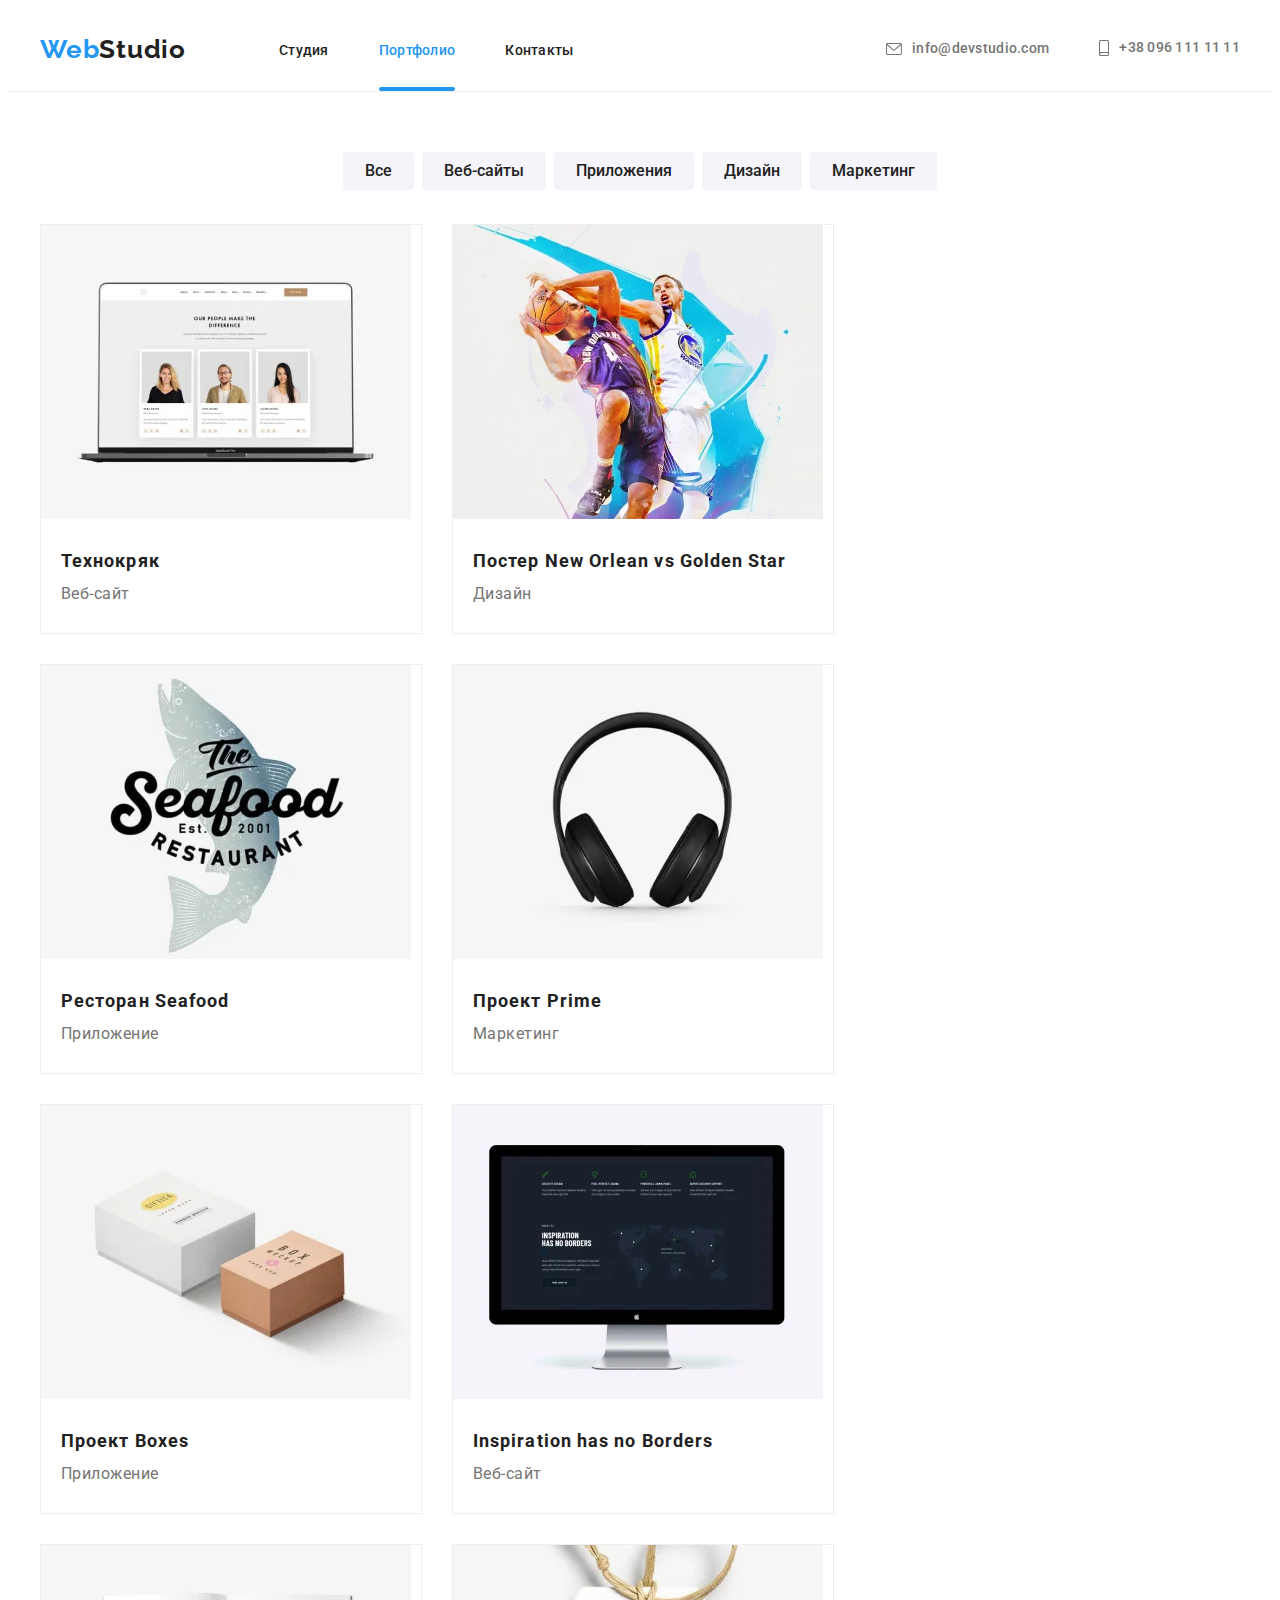
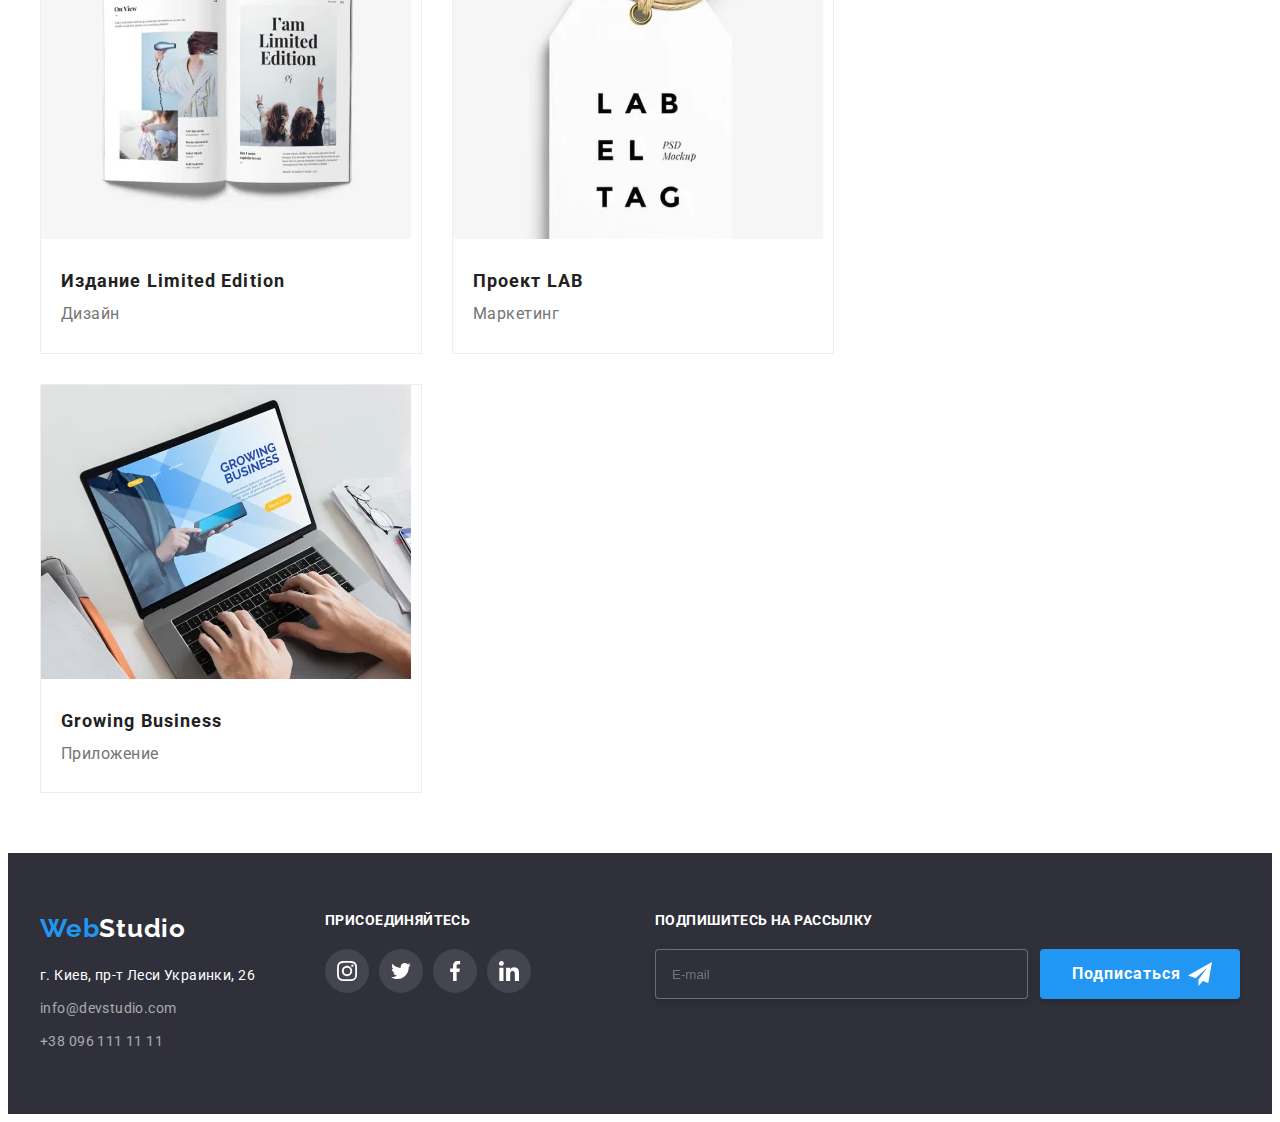
==== commit fdea87fa: "xx" ====
--- a/portfolio.html
+++ b/portfolio.html
@@ -32,13 +32,13 @@
             <li class="nav__menu--item">
               <a
                 href="./index.html"
-                class="link nav__menu--link nav__menu--current current"
+                class="link nav__menu--link "
                 >Студия</a
               >
             </li>
 
             <li class="nav__menu--item">
-              <a href="./portfolio.html" class="link nav__menu--link"
+              <a href="./portfolio.html" class="link nav__menu--link nav__menu--current current"
                 >Портфолио</a
               >
             </li>
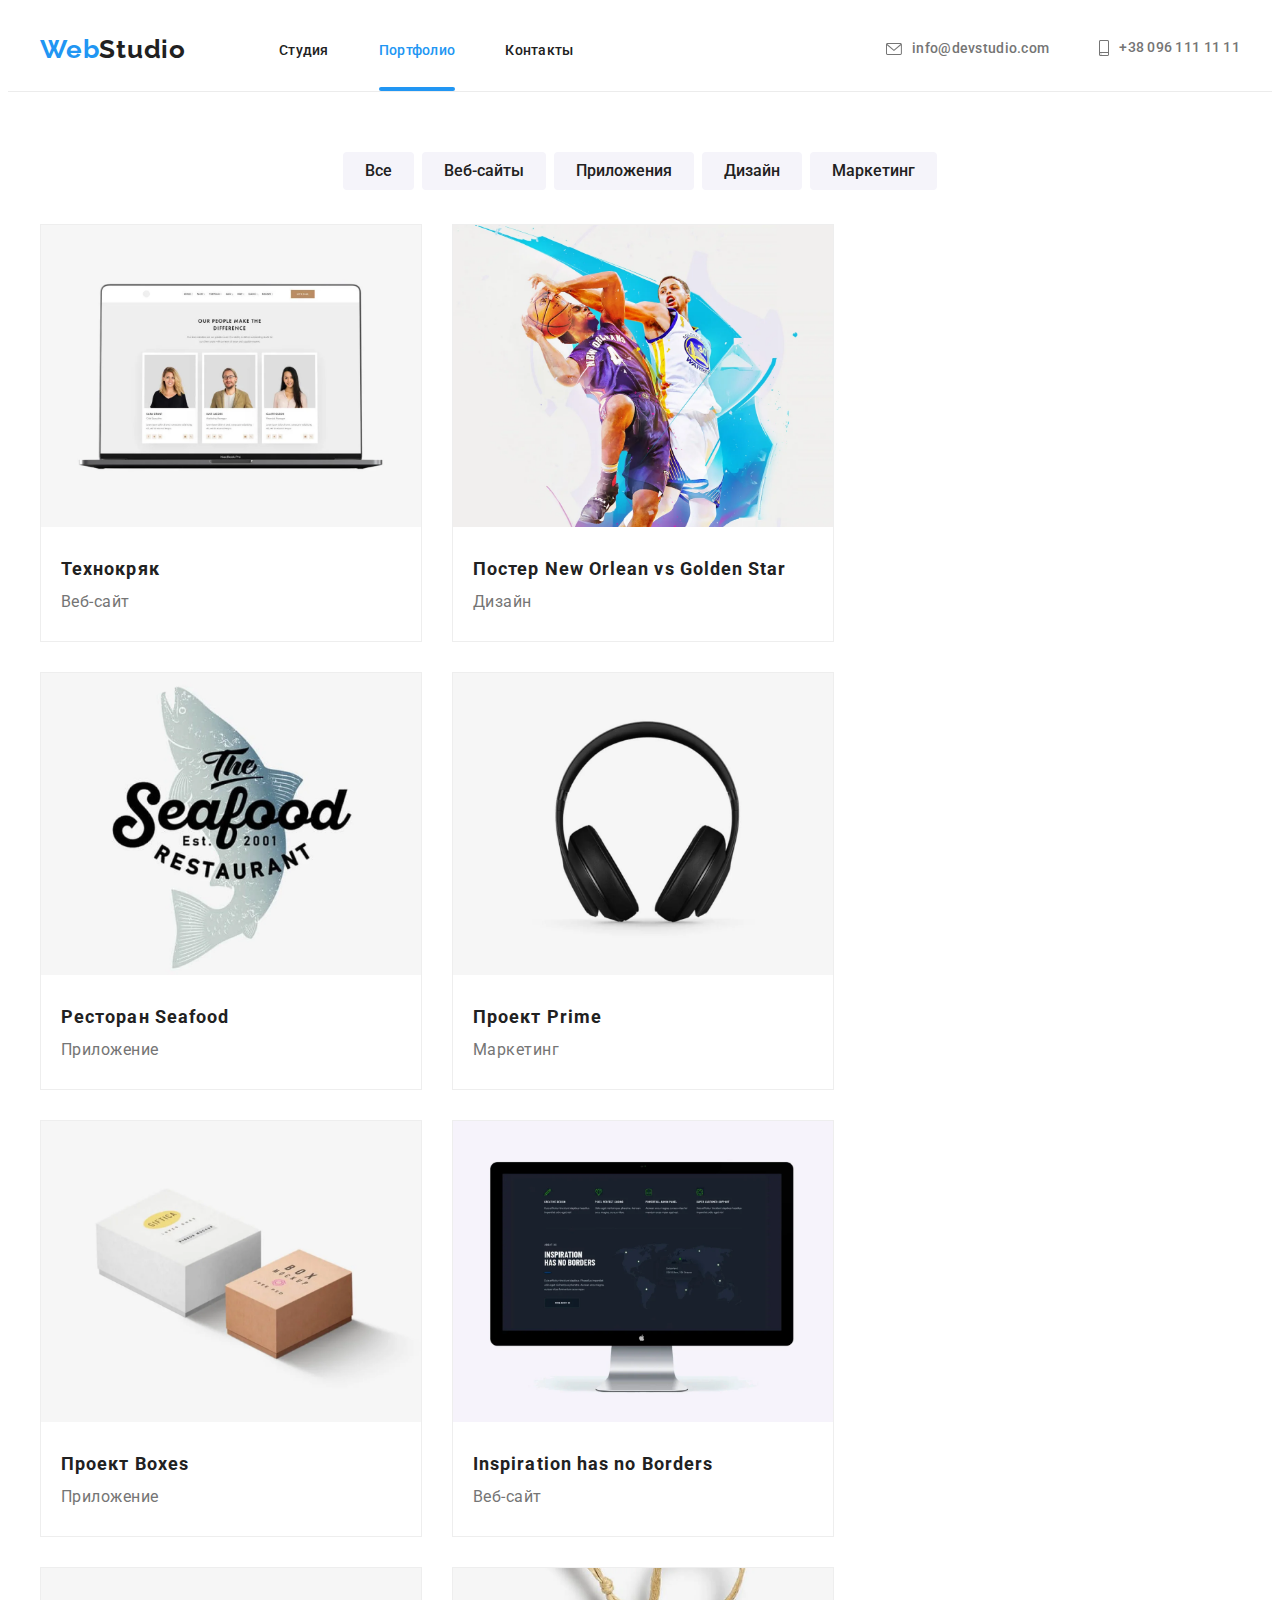
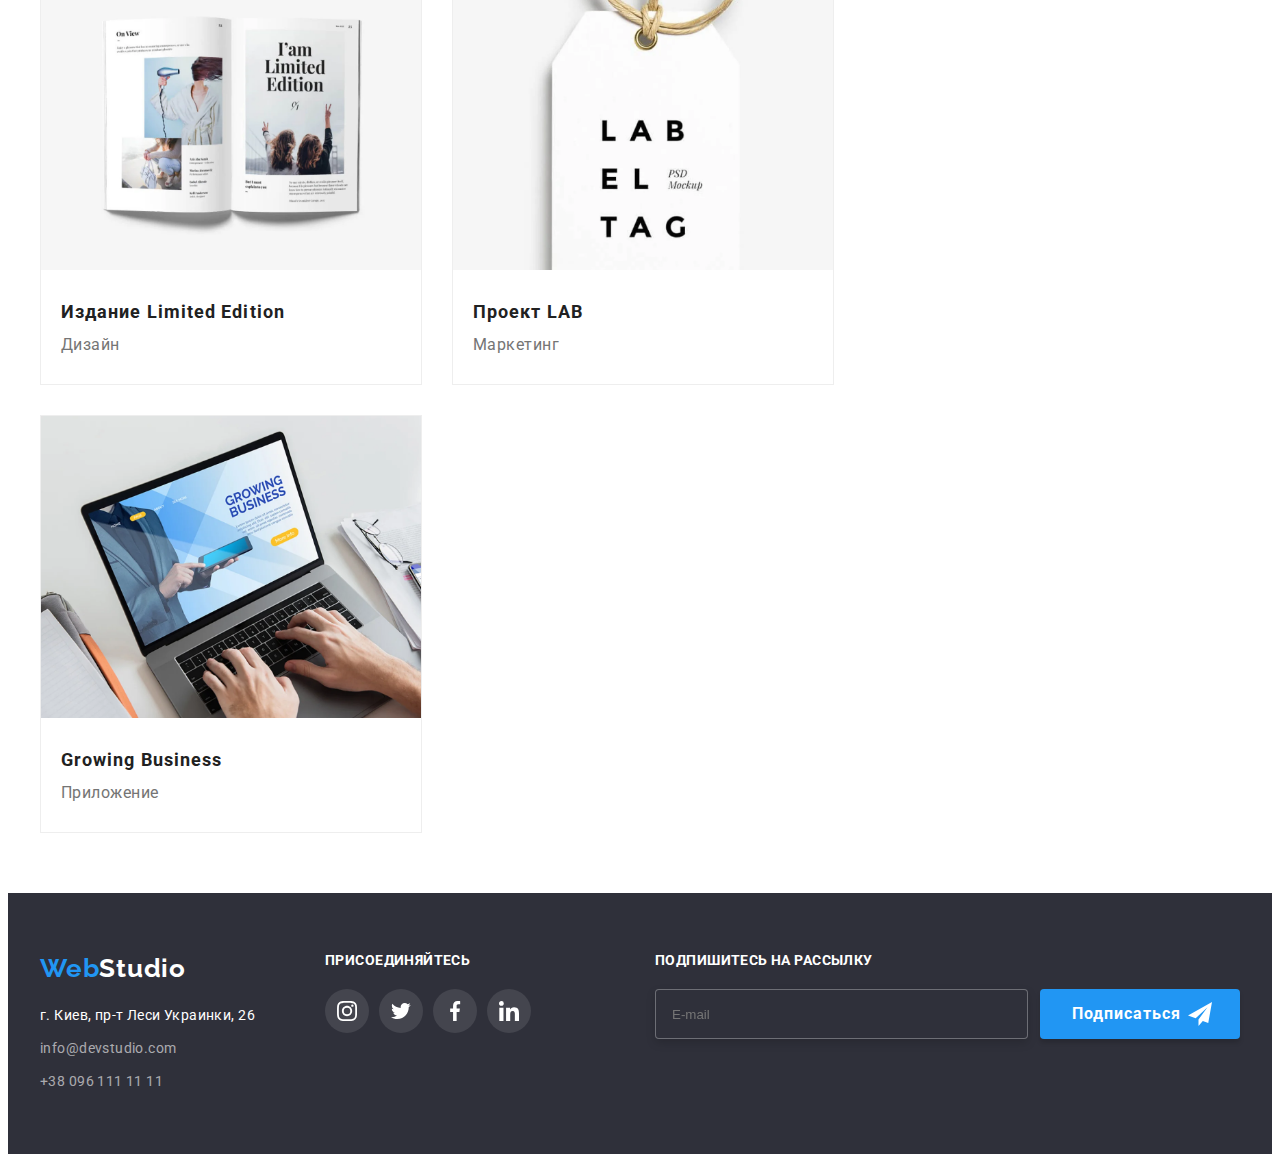
==== commit 01d4acec: "fixed" ====
--- a/portfolio.html
+++ b/portfolio.html
@@ -30,15 +30,13 @@
         <nav class="nav">
           <ul class="nav__menu">
             <li class="nav__menu--item">
+              <a href="./index.html" class="link nav__menu--link">Студия</a>
+            </li>
+
+            <li class="nav__menu--item">
               <a
-                href="./index.html"
-                class="link nav__menu--link "
-                >Студия</a
-              >
-            </li>
-
-            <li class="nav__menu--item">
-              <a href="./portfolio.html" class="link nav__menu--link nav__menu--current current"
+                href="./portfolio.html"
+                class="link nav__menu--link nav__menu--current current"
                 >Портфолио</a
               >
             </li>
@@ -165,8 +163,6 @@
                         ./images/portfolio/pc/pc-technokryak-1110.webp 1110w
                       "
                       type="image/webp"
-                      media="(min-width: 1200px)"
-                      sizes="(min-width: 1200px) 370px, 100vw"
                     />
 
                     <source
@@ -175,8 +171,6 @@
                         ./images/portfolio/pc/pc-technokryak-740.jpg   740w,
                         ./images/portfolio/pc/pc-technokryak-1110.jpg 1110w
                       "
-                      media="(min-width: 1200px)"
-                      sizes="(min-width: 1200px) 370px, 100vw"
                     />
 
                     <source
@@ -186,8 +180,6 @@
                         ./images/portfolio/tablet/tablet-technokryak-1062.webp 1062w
                       "
                       type="image/webp"
-                      media="(min-width: 768px)"
-                      sizes="(min-width: 768px) 354px, 100vw"
                     />
 
                     <source
@@ -196,8 +188,6 @@
                         ./images/portfolio/tablet/tablet-technokryak-708.jpg   708w,
                         ./images/portfolio/tablet/tablet-technokryak-1062.jpg 1062w
                       "
-                      media="(min-width: 768px)"
-                      sizes="(min-width: 768px) 354px, 100vw"
                     />
 
                     <source
@@ -207,8 +197,6 @@
                         ./images/portfolio/mobile/mobile-technokryak-1350.webp 1350w
                       "
                       type="image/webp"
-                      media="(max-width: 767px)"
-                      sizes="(max-width: 767px) 450px, 100vw"
                     />
 
                     <img
@@ -219,8 +207,6 @@
                       "
                       src="./images/portfolio/mobile/mobile-technokryak-450.jpg"
                       alt="технокряк"
-                      media="(max-width: 767px)"
-                      sizes="(max-width: 767px) 450px, 100vw"
                     />
                   </picture>
                   <div class="overlay">
@@ -250,8 +236,6 @@
                         ./images/portfolio/pc/pc-poster-no-vs-gs-1110.webp 1110w
                       "
                       type="image/webp"
-                      media="(min-width: 1200px)"
-                      sizes="(min-width: 1200px) 370px, 100vw"
                     />
 
                     <source
@@ -260,8 +244,6 @@
                         ./images/portfolio/pc/pc-poster-no-vs-gs-740.jpg   740w,
                         ./images/portfolio/pc/pc-poster-no-vs-gs-1110.jpg 1110w
                       "
-                      media="(min-width: 1200px)"
-                      sizes="(min-width: 1200px) 370px, 100vw"
                     />
 
                     <source
@@ -271,8 +253,6 @@
                         ./images/portfolio/tablet/tablet-poster-no-vs-gs-1062.webp 1062w
                       "
                       type="image/webp"
-                      media="(min-width: 768px)"
-                      sizes="(min-width: 768px) 354px, 100vw"
                     />
 
                     <source
@@ -281,8 +261,6 @@
                         ./images/portfolio/tablet/tablet-poster-no-vs-gs-708.jpg            708w,
                         ./images/./images/portfolio/tablet/tablet-poster-no-vs-gs-1062.jpg 1062w
                       "
-                      media="(min-width: 768px)"
-                      sizes="(min-width: 768px) 354px, 100vw"
                     />
 
                     <source
@@ -292,8 +270,6 @@
                         ./images/portfolio/mobile/mobile-poster-no-vs-gs-1350.webp 1350w
                       "
                       type="image/webp"
-                      media="(max-width: 767px)"
-                      sizes="(max-width: 767px) 450px, 100vw"
                     />
 
                     <img
@@ -304,8 +280,6 @@
                       "
                       src="./images/portfolio/mobile/mobile-poster-no-vs-gs-450.jpg"
                       alt="технокряк"
-                      media="(max-width: 767px)"
-                      sizes="(max-width: 767px) 450px, 100vw"
                     />
                   </picture>
                   <div class="overlay">
@@ -337,8 +311,6 @@
                         ./images/portfolio/pc/pc-seafood-restaurant-1110.webp 1110w
                       "
                       type="image/webp"
-                      media="(min-width: 1200px)"
-                      sizes="(min-width: 1200px) 370px, 100vw"
                     />
 
                     <source
@@ -347,8 +319,6 @@
                         ./images/portfolio/pc/pc-seafood-restaurant-740.jpg   740w,
                         ./images/portfolio/pc/pc-seafood-restaurant-1110.jpg 1110w
                       "
-                      media="(min-width: 1200px)"
-                      sizes="(min-width: 1200px) 370px, 100vw"
                     />
 
                     <source
@@ -358,8 +328,6 @@
                         ./images/portfolio/tablet/tablet-seafood-restaurant-1062.webp 1062w
                       "
                       type="image/webp"
-                      media="(min-width: 768px)"
-                      sizes="(min-width: 768px) 354px, 100vw"
                     />
 
                     <source
@@ -368,8 +336,6 @@
                         ./images/portfolio/tablet/tablet-seafood-restaurant-708.jpg   708w,
                         ./images/portfolio/tablet/tablet-seafood-restaurant-1062.jpg 1062w
                       "
-                      media="(min-width: 768px)"
-                      sizes="(min-width: 768px) 354px, 100vw"
                     />
 
                     <source
@@ -379,8 +345,6 @@
                         ./images/portfolio/mobile/mobile-seafood-restaurant-1350.webp 1350w
                       "
                       type="image/webp"
-                      media="(max-width: 767px)"
-                      sizes="(max-width: 767px) 450px, 100vw"
                     />
 
                     <img
@@ -391,8 +355,6 @@
                       "
                       src="./images/portfolio/mobile/mobile-seafood-restaurant-450.jpg"
                       alt="технокряк"
-                      media="(max-width: 767px)"
-                      sizes="(max-width: 767px) 450px, 100vw"
                     />
                   </picture>
                   <div class="overlay">
@@ -424,8 +386,6 @@
                         ./images/portfolio/pc/pc-project-prime-1110.webp 1110w
                       "
                       type="image/webp"
-                      media="(min-width: 1200px)"
-                      sizes="(min-width: 1200px) 370px, 100vw"
                     />
 
                     <source
@@ -434,8 +394,6 @@
                         ./images/portfolio/pc/pc-project-prime-740.jpg   740w,
                         ./images/portfolio/pc/pc-project-prime-1110.jpg 1110w
                       "
-                      media="(min-width: 1200px)"
-                      sizes="(min-width: 1200px) 370px, 100vw"
                     />
 
                     <source
@@ -445,8 +403,6 @@
                         ./images/portfolio/tablet/tablet-project-prime-1062.webp 1062w
                       "
                       type="image/webp"
-                      media="(min-width: 768px)"
-                      sizes="(min-width: 768px) 354px, 100vw"
                     />
 
                     <source
@@ -455,8 +411,6 @@
                         ./images/portfolio/tablet/tablet-project-prime-708.jpg   708w,
                         ./images/portfolio/tablet/tablet-project-prime-1062.jpg 1062w
                       "
-                      media="(min-width: 768px)"
-                      sizes="(min-width: 768px) 354px, 100vw"
                     />
 
                     <source
@@ -466,8 +420,6 @@
                         ./images/portfolio/mobile/mobile-project-prime-1350.webp 1350w
                       "
                       type="image/webp"
-                      media="(max-width: 767px)"
-                      sizes="(max-width: 767px) 450px, 100vw"
                     />
 
                     <img
@@ -478,8 +430,6 @@
                       "
                       src="./images/portfolio/mobile/mobile-project-prime-450.jpg"
                       alt="технокряк"
-                      media="(max-width: 767px)"
-                      sizes="(max-width: 767px) 450px, 100vw"
                     />
                   </picture>
                   <div class="overlay">
@@ -509,8 +459,6 @@
                         ./images/portfolio/pc/pc-project-boxes-1110.webp 1110w
                       "
                       type="image/webp"
-                      media="(min-width: 1200px)"
-                      sizes="(min-width: 1200px) 370px, 100vw"
                     />
 
                     <source
@@ -519,8 +467,6 @@
                         ./images/portfolio/pc/pc-project-boxes-740.jpg   740w,
                         ./images/portfolio/pc/pc-project-boxes-1110.jpg 1110w
                       "
-                      media="(min-width: 1200px)"
-                      sizes="(min-width: 1200px) 370px, 100vw"
                     />
 
                     <source
@@ -530,8 +476,6 @@
                         ./images/portfolio/tablet/tablet-project-boxes-1062.webp 1062w
                       "
                       type="image/webp"
-                      media="(min-width: 768px)"
-                      sizes="(min-width: 768px) 354px, 100vw"
                     />
 
                     <source
@@ -540,8 +484,6 @@
                         ./images/portfolio/tablet/tablet-project-boxes-708.jpg   708w,
                         ./images/portfolio/tablet/tablet-project-boxes-1062.jpg 1062w
                       "
-                      media="(min-width: 768px)"
-                      sizes="(min-width: 768px) 354px, 100vw"
                     />
 
                     <source
@@ -551,8 +493,6 @@
                         ./images/portfolio/mobile/mobile-project-boxes-1350.webp 1350w
                       "
                       type="image/webp"
-                      media="(max-width: 767px)"
-                      sizes="(max-width: 767px) 450px, 100vw"
                     />
 
                     <img
@@ -563,8 +503,6 @@
                       "
                       src="./images/portfolio/mobile/mobile-project-boxes-450.jpg"
                       alt="технокряк"
-                      media="(max-width: 767px)"
-                      sizes="(max-width: 767px) 450px, 100vw"
                     />
                   </picture>
                   <div class="overlay">
@@ -594,8 +532,6 @@
                         ./images/portfolio/pc/pc-inspiration-hnb-1110.webp 1110w
                       "
                       type="image/webp"
-                      media="(min-width: 1200px)"
-                      sizes="(min-width: 1200px) 370px, 100vw"
                     />
 
                     <source
@@ -604,8 +540,6 @@
                         ./images/portfolio/pc/pc-inspiration-hnb-740.jpg   740w,
                         ./images/portfolio/pc/pc-inspiration-hnb-1110.jpg 1110w
                       "
-                      media="(min-width: 1200px)"
-                      sizes="(min-width: 1200px) 370px, 100vw"
                     />
 
                     <source
@@ -615,8 +549,6 @@
                         ./images/portfolio/tablet/tablet-inspiration-hnb-1062.webp 1062w
                       "
                       type="image/webp"
-                      media="(min-width: 768px)"
-                      sizes="(min-width: 768px) 354px, 100vw"
                     />
 
                     <source
@@ -625,8 +557,6 @@
                         ./images/portfolio/tablet/tablet-inspiration-hnb-708.jpg   708w,
                         ./images/portfolio/tablet/tablet-inspiration-hnb-1062.jpg 1062w
                       "
-                      media="(min-width: 768px)"
-                      sizes="(min-width: 768px) 354px, 100vw"
                     />
 
                     <source
@@ -636,8 +566,6 @@
                         ./images/portfolio/mobile/mobile-inspiration-hnb-1350.webp 1350w
                       "
                       type="image/webp"
-                      media="(max-width: 767px)"
-                      sizes="(max-width: 767px) 450px, 100vw"
                     />
 
                     <img
@@ -648,8 +576,6 @@
                       "
                       src="./images/portfolio/mobile/mobile-inspiration-hnb-450.jpg"
                       alt="технокряк"
-                      media="(max-width: 767px)"
-                      sizes="(max-width: 767px) 450px, 100vw"
                     />
                   </picture>
                   <div class="overlay">
@@ -681,8 +607,6 @@
                         ./images/portfolio/pc/pc-le-publication-1110.webp 1110w
                       "
                       type="image/webp"
-                      media="(min-width: 1200px)"
-                      sizes="(min-width: 1200px) 370px, 100vw"
                     />
 
                     <source
@@ -691,8 +615,6 @@
                         ./images/portfolio/pc/pc-le-publication-740.jpg   740w,
                         ./images/portfolio/pc/pc-le-publication-1110.jpg 1110w
                       "
-                      media="(min-width: 1200px)"
-                      sizes="(min-width: 1200px) 370px, 100vw"
                     />
 
                     <source
@@ -702,8 +624,6 @@
                         ./images/portfolio/tablet/tablet-le-publication-1062.webp 1062w
                       "
                       type="image/webp"
-                      media="(min-width: 768px)"
-                      sizes="(min-width: 768px) 354px, 100vw"
                     />
 
                     <source
@@ -712,8 +632,6 @@
                         ./images/portfolio/tablet/tablet-le-publication-708.jpg   708w,
                         ./images/portfolio/tablet/tablet-le-publication-1062.jpg 1062w
                       "
-                      media="(min-width: 768px)"
-                      sizes="(min-width: 768px) 354px, 100vw"
                     />
 
                     <source
@@ -723,8 +641,6 @@
                         ./images/portfolio/mobile/mobile-le-publication-1350.webp 1350w
                       "
                       type="image/webp"
-                      media="(max-width: 767px)"
-                      sizes="(max-width: 767px) 450px, 100vw"
                     />
 
                     <img
@@ -735,8 +651,6 @@
                       "
                       src="./images/portfolio/mobile/mobile-le-publication-450.jpg"
                       alt="технокряк"
-                      media="(max-width: 767px)"
-                      sizes="(max-width: 767px) 450px, 100vw"
                     />
                   </picture>
                   <div class="overlay">
@@ -767,8 +681,6 @@
                         ./images/portfolio/pc/pc-project-lab-1110.webp 1110w
                       "
                       type="image/webp"
-                      media="(min-width: 1200px)"
-                      sizes="(min-width: 1200px) 370px, 100vw"
                     />
 
                     <source
@@ -777,8 +689,6 @@
                         ./images/portfolio/pc/pc-project-lab-740.jpg   740w,
                         ./images/portfolio/pc/pc-project-lab-1110.jpg 1110w
                       "
-                      media="(min-width: 1200px)"
-                      sizes="(min-width: 1200px) 370px, 100vw"
                     />
 
                     <source
@@ -788,8 +698,6 @@
                         ./images/portfolio/tablet/tablet-project-lab-1062.webp 1062w
                       "
                       type="image/webp"
-                      media="(min-width: 768px)"
-                      sizes="(min-width: 768px) 354px, 100vw"
                     />
 
                     <source
@@ -798,8 +706,6 @@
                         ./images/portfolio/tablet/tablet-project-lab-708.jpg   708w,
                         ./images/portfolio/tablet/tablet-project-lab-1062.jpg 1062w
                       "
-                      media="(min-width: 768px)"
-                      sizes="(min-width: 768px) 354px, 100vw"
                     />
 
                     <source
@@ -809,8 +715,6 @@
                         ./images/portfolio/mobile/mobile-project-lab-1350.webp 1350w
                       "
                       type="image/webp"
-                      media="(max-width: 767px)"
-                      sizes="(max-width: 767px) 450px, 100vw"
                     />
 
                     <img
@@ -821,8 +725,6 @@
                       "
                       src="./images/portfolio/mobile/mobile-project-lab-450.jpg"
                       alt="технокряк"
-                      media="(max-width: 767px)"
-                      sizes="(max-width: 767px) 450px, 100vw"
                     />
                   </picture>
                   <div class="overlay">
@@ -852,8 +754,6 @@
                         ./images/portfolio/pc/pc-growing-business-1110.webp 1110w
                       "
                       type="image/webp"
-                      media="(min-width: 1200px)"
-                      sizes="(min-width: 1200px) 370px, 100vw"
                     />
 
                     <source
@@ -862,8 +762,6 @@
                         ./images/portfolio/pc/pc-growing-business-740.jpg   740w,
                         ./images/portfolio/pc/pc-growing-business-1110.jpg 1110w
                       "
-                      media="(min-width: 1200px)"
-                      sizes="(min-width: 1200px) 370px, 100vw"
                     />
 
                     <source
@@ -873,8 +771,6 @@
                         ./images/portfolio/tablet/tablet-growing-business-1062.webp 1062w
                       "
                       type="image/webp"
-                      media="(min-width: 768px)"
-                      sizes="(min-width: 768px) 354px, 100vw"
                     />
 
                     <source
@@ -883,8 +779,6 @@
                         ./images/portfolio/tablet/tablet-growing-business-708.jpg   708w,
                         ./images/portfolio/tablet/tablet-growing-business-1062.jpg 1062w
                       "
-                      media="(min-width: 768px)"
-                      sizes="(min-width: 768px) 354px, 100vw"
                     />
 
                     <source
@@ -894,8 +788,6 @@
                         ./images/portfolio/mobile/mobile-growing-business-1350.webp 1350w
                       "
                       type="image/webp"
-                      media="(max-width: 767px)"
-                      sizes="(max-width: 767px) 450px, 100vw"
                     />
 
                     <img
@@ -906,8 +798,6 @@
                       "
                       src="./images/portfolio/mobile/mobile-growing-business-450.jpg"
                       alt="технокряк"
-                      media="(max-width: 767px)"
-                      sizes="(max-width: 767px) 450px, 100vw"
                     />
                   </picture>
                   <div class="overlay">
--- a/css/main.min.css
+++ b/css/main.min.css
@@ -1,2 +1,2 @@
-body{font-family:Roboto, sans-serif}button{font-family:Roboto}img{display:block;max-width:100%;height:auto}h1,h2,h3,h4,h5,h6,p{margin:0}ul,ol{margin:0;padding-left:0;list-style:none}address{font-style:normal}.link{text-decoration:none}.container{padding-left:15px;padding-right:15px;margin-left:auto;margin-right:auto}@media screen and (min-width: 480px){.container{width:480px}}@media screen and (min-width: 768px){.container{width:768px}}@media screen and (min-width: 1200px){.container{width:1200px}}.section__title{margin-bottom:50px;color:var(--black-title-text);font-weight:700;font-size:36px;line-height:1.16;letter-spacing:0.03em;text-align:center}@media screen and (min-width: 1200px){.section{padding-top:94px;padding-bottom:94px}}.section{padding-top:60px;padding-bottom:60px}.doing__list{display:flex;flex-wrap:wrap;margin-left:-30px}.doing__list--item{position:relative;margin-left:30px;flex-basis:calc((100% - 90px) / 3)}.doing__list--title{position:absolute;bottom:0;left:0;width:100%;padding:27px;font-weight:700;font-size:14px;line-height:1.24;text-align:center;letter-spacing:0.03em;text-transform:uppercase;color:#ffffff;background:rgba(47,48,58,0.8)}@media screen and (max-width: 767px){.features__list{width:100%;display:inline;justify-content:center}.features__list--item:not(:last-child){margin-bottom:30px}.features__list--title{text-align:center}}@media screen and (min-width: 768px){.features__list{display:flex;justify-content:space-between;margin-left:-30px}.features__list--item{width:100%;flex-basis:calc((100% - 90px) / 2);margin-left:30px}.features__list--text{margin-bottom:30px}.features__list--text:nth-last-child(-n+2){margin-bottom:0}.features__list--title{margin-bottom:10px}}@media screen and (min-width: 1200px){.features__list{display:flex;margin-left:-30px}.features__list--item{flex-basis:calc((100% - 120px) / 4);margin-left:30px}.features__list--text{color:#757575;font-size:14px;line-height:1.71;letter-spacing:0.03em;width:270px;height:75px;flex-wrap:wrap}.features__list--title{color:var(--black-title-text);font-weight:700;font-size:14px;line-height:1.14;letter-spacing:0.03em;text-transform:uppercase;margin-bottom:10px;margin-top:0;width:270px;height:16px}}.features__list{flex-wrap:wrap;margin-left:-30px}.features__list--card{width:100%;height:120px;display:inline-flex;justify-content:center;align-items:center;background:#f5f4fa;border-radius:4px;margin-bottom:30px}.features__list--icon{width:70px;height:70px}.features__list--title{color:var(--black-title-text);font-weight:700;font-size:14px;line-height:1.14;letter-spacing:0.03em;text-transform:uppercase;margin-bottom:10px;margin-top:0}.features__list--text{color:#757575;font-size:14px;line-height:1.71;letter-spacing:0.03em;flex-wrap:wrap}@media screen and (max-width: 767px){.client_title{font-size:28px;line-height:1.17;text-align:center;letter-spacing:0.03em;color:#212121}.list__client{margin-left:-30px}.list__client--item{margin-bottom:30px;margin-left:30px;flex-basis:calc((100% - 60px) / 2)}.list__client--item:nth-last-child(-n+2){margin-bottom:0}}@media screen and (min-width: 768px){.client_title{font-size:28px;line-height:1.17;text-align:center;letter-spacing:0.03em;color:#212121}.list__client{margin-left:-30px}.list__client--item{margin-bottom:30px;margin-left:30px;flex-basis:calc((100% - 90px) / 3)}.list__client--item:nth-last-child(-n+3){margin-bottom:0}}@media screen and (min-width: 1200px){.list__client{margin-left:-30px}.list__client--item{margin-left:30px;flex-basis:calc((100% - 180px) / 6)}}.list__client{flex-wrap:wrap;display:flex}.list__client--link{display:inline-flex;justify-content:center;align-items:center;width:100%;height:92px;border:1px solid #afb1b8;border-radius:4px;transition:border-color 250ms cubic-bezier(0.4, 0, 0.2, 1)}.list__client--link:hover .list__client--logo,.list__client--link:focus .list__client--logo{fill:var(--logo-colors)}.list__client--link:hover,.list__client--link:focus{border-color:var(--logo-colors)}.list__client--logo{fill:#afb1b8;width:106px;height:60px;transition:fill 250ms cubic-bezier(0.4, 0, 0.2, 1)}@media screen and (max-width: 1199px){.logo{color:var(--black-title-text);font-family:Raleway, cursive;font-size:24px;line-height:1.16;letter-spacing:0.03em;font-weight:700}}.logo-span{color:var(--logo-colors)}@media screen and (min-width: 1200px){.logo{color:var(--black-title-text);font-family:Raleway, cursive;font-weight:700;font-size:26px;line-height:1.19;letter-spacing:0.03em}}.footer-logo{color:var(--logo-colors);color:var(--white-text)}.modal{position:relative;box-shadow:0px 1px 3px rgba(0,0,0,0.12),0px 1px 1px rgba(0,0,0,0.14),0px 2px 1px rgba(0,0,0,0.2);transition:transform 250ms cubic-bezier(0.4, 0, 0.2, 1);max-width:528px;min-height:581px;padding:40px 40px;background:#ffffff;margin-left:auto;margin-right:auto}.modal__close{position:absolute;top:10px;right:10px;width:30px;height:30px;border-radius:50%;background:#ffffff;border:1px solid rgba(0,0,0,0.1);box-sizing:border-box;display:flex;justify-content:center;align-items:center;transition:fill 250ms cubic-bezier(0.4, 0, 0.2, 1)}.modal__close--icon{width:18px;height:18px}.modal__close--icon:hover,.modal__close--icon:focus{fill:var(--logo-colors)}.modal__text{font-weight:700;font-size:20px;line-height:1.15;text-align:center;letter-spacing:0.03em;color:var(--black-title-text);margin-bottom:12px}.modal-div__button{text-align:center}.modal-div__button .modal-submit__btn{width:200px;height:50px;background:var(--logo-colors);color:var(--white-text);border:solid transparent;border-radius:4px;border:none;font-weight:700;font-size:16px;line-height:1.87;letter-spacing:0.06em;padding:10px 55px;transition:background 250ms cubic-bezier(0.4, 0, 0.2, 1)}.modal-div__button .modal-submit__btn:focus,.modal-div__button .modal-submit__btn:hover{background:var(--button-hover);box-shadow:0px 1px 3px rgba(0,0,0,0.12),0px 1px 1px rgba(0,0,0,0.14),0px 2px 1px rgba(0,0,0,0.2)}.modal__filed{position:relative;margin-bottom:10px}.modal__filed--label{font-size:12px;line-height:1.16;letter-spacing:0.01em;color:#757575}.modal__filed--input{display:block;width:100%;height:40px;font-family:Roboto;font-size:14px;line-height:1.14;letter-spacing:0.01em;padding-left:42px;border:1px solid rgba(33,33,33,0.2);border-radius:4px;outline:none;transition:border-color 250ms cubic-bezier(0.4, 0, 0.2, 1)}.modal__filed--input:hover,.modal__filed--input:focus,.modal__filed--input:hover+.modal__filed--icon,.modal__filed--input:focus+.modal__filed--icon{fill:var(--logo-colors);border-color:var(--logo-colors)}.modal__filed--icon{position:absolute;top:29px;left:14px;width:18px;height:18px;transition:fill 250ms cubic-bezier(0.4, 0, 0.2, 1)}.modal__filed--icon:hover,.modal__filed--icon:focus{fill:var(--logo-colors)}.modal__filed--textarea{margin-bottom:0}.modal__filed--text{width:100%;height:120px;padding:12px 16px;font-size:14px;line-height:1.14;letter-spacing:0.01em;resize:none;border:1px solid rgba(33,33,33,0.2);border-radius:4px;transition:border-color 250ms cubic-bezier(0.4, 0, 0.2, 1);outline:none}.modal__filed--text:focus,.modal__filed--text:hover{border-color:var(--logo-colors)}.modal__filed--text::placeholder{font-size:14px;line-height:1.14;letter-spacing:0.01em;color:rgba(117,117,117,0.5)}.checkbox__last--input:checked+.check__label .check__label--span{background-color:var(--logo-colors)}.checkbox__last{position:relative;margin-top:20px;margin-bottom:30px;display:inline-flex;align-items:center}.checkbox__last::before{position:absolute;content:"";width:16px;height:15px;margin-left:11px;display:inline-block;box-sizing:border-box;background-color:white;border:2px solid var(--black-title-text);border-radius:2px}.check__label{margin-left:36px;font-size:14px;line-height:1.71;letter-spacing:0.03em;color:#757575}.check__label--link{text-decoration-line:underline;color:var(--logo-colors)}.check__label--span{position:absolute;width:16px;height:16px;fill:var(--white-text);left:11px;top:4px;border-radius:2px;transition:background-color 250ms cubic-bezier(0.4, 0, 0.2, 1)}.check__label--icon{position:absolute;top:1px;right:1px;width:14px;height:14px}.social__content{width:206px;margin-left:auto;margin-right:auto;padding-top:30px;padding-bottom:30px}.social__content--title{color:var(--black-title-text);font-weight:500;font-size:16px;line-height:1.18;letter-spacing:0.03em;text-align:center;margin-bottom:10px}.social__content--text{color:#757575;font-size:16px;line-height:1.18;letter-spacing:0.03em;text-align:center;margin-bottom:16px}.social__list{display:inline-flex;margin-left:-10px}.social__list--item{margin-left:10px;flex-basis:calc((100% - 40px) / 4)}.social__list--link{display:flex;justify-content:center;align-items:center;width:44px;height:44px;border-radius:50%;background:#ffffff;padding:12px 12px;transition:background 250ms cubic-bezier(0.4, 0, 0.2, 1)}.social__list--link:hover,.social__list--link:focus{background-color:var(--logo-colors)}.social__list--link:hover .social__list--icon,.social__list--link:focus .social__list--icon{fill:#fff}.social__list--icon{width:20px;height:20px;fill:#afb1b8;transition:fill 250ms cubic-bezier(0.4, 0, 0.2, 1)}.team__content--item{box-shadow:0px 1px 3px rgba(0,0,0,0.12),0px 1px 1px rgba(0,0,0,0.14),0px 2px 1px rgba(0,0,0,0.2);border-radius:0px 0px 4px 4px}@media screen and (max-width: 767px){.team__content--img{width:100%}.team__content--item:not(:last-child){margin-bottom:30px}}@media screen and (min-width: 768px) and (max-width: 1199px){.team__content--img{width:100%}.team__content--list{display:flex;flex-wrap:wrap;margin-left:-30px}.team__content--item{flex-basis:calc((100% - 60px) / 2);margin-left:30px;margin-bottom:30px}.team__content--item:nth-last-child(-n+2){margin-bottom:0}}@media screen and (min-width: 1200px){.team__content{background:#f5f4fa}.team__content--list{display:flex;flex-wrap:wrap;margin-left:-30px}.team__content--item{background:var(--white-text);flex-basis:calc((100% - 120px) / 4);margin-left:30px;box-shadow:0px 1px 3px rgba(0,0,0,0.12),0px 1px 1px rgba(0,0,0,0.14),0px 2px 1px rgba(0,0,0,0.2);border-radius:0px 0px 4px 4px}}.footer__text{font-weight:700;font-size:14px;line-height:1.14;letter-spacing:0.03em;text-transform:uppercase;color:#ffffff;margin-bottom:20px}@media screen and (max-width: 767px){.mobile__menu{position:absolute;overflow-y:auto;top:0;left:50%;z-index:3;transform:translateX(-50%);width:100vw;max-width:480px;padding:48px 40px;background:#ffffff;box-shadow:0px 4px 8px rgba(0,0,0,0.04),0px 2px 4px rgba(0,0,0,0.08),0px 1px 3px rgba(0,0,0,0.16);opacity:0;visibility:hidden;pointer-events:none}.mobile__menu--close{position:absolute;top:10px;right:15px;width:40px;height:40px;background-color:transparent;border:none;padding:0}.mobile__menu--close:hover,.mobile__menu--close:focus{fill:#2196F3;transition:fill 250ms cubic-bezier(0.4, 0, 0.2, 1)}.mobile__menu--icon{width:40px;height:40px}.mobile__menu--item:not(:last-child){margin-bottom:32px}.mobile__menu--link{font-weight:500;font-size:40px;line-height:1.17;letter-spacing:0.02em;color:#212121}.is-open{opacity:1;visibility:visible;pointer-events:auto}.mobile__menu_contacts{margin-top:302px}.mobile__menu_contacts--tel{font-weight:500;font-size:34px;line-height:1.17;letter-spacing:0.02em;color:#2196f3}.mobile__menu_contacts--email{font-weight:500;font-size:24px;line-height:1.16;letter-spacing:0.02em;color:#757575}.mobile__menu_contacts--item:not(:last-child){margin-bottom:32px}.mobile__menu_social{display:inline-flex;margin-top:60px;flex-wrap:wrap}.mobile__menu_social--item:not(:first-child)::before{content:"";border:1px solid rgba(33,33,33,0.2);transform:rotate(90deg);margin-left:10px;margin-right:10px}.mobile__menu_social--link{font-weight:500;font-size:18px;line-height:1.22;letter-spacing:0.02em;color:#2196f3}}@media screen and (min-width: 767px){.mobile__menu{display:none}}.backdrop{position:fixed;width:100%;height:100%;background-color:rgba(0,0,0,0.2);transition:opacity 250ms cubic-bezier(0.4, 0, 0.2, 1);z-index:2;overflow-y:scroll;top:0;left:0;padding:90px 15px}.cap{text-align:center;margin-left:auto;margin-right:auto;padding-top:118px;padding-bottom:118px;background-repeat:no-repeat;background-position:center;max-width:480px;height:400px;background-size:480px 400px;background-image:linear-gradient(to right, rgba(47,48,58,0.4), rgba(47,48,58,0.4)),url("../../images/hero/mobile-1x.jpg")}@media (min-device-pixel-ratio: 2), (min-resolution: 192dpi), (min-resolution: 2dppx){.cap{background-image:url("../../images/hero/mobile-retina-2x.jpg")}}@media screen and (min-width: 768px){.cap{max-width:768px;background-size:768px 400px;background-image:url("../../images/hero/tablet-1x.jpg")}}@media screen and (min-width: 768px) and (min-device-pixel-ratio: 2), screen and (min-width: 768px) and (min-resolution: 192dpi), screen and (min-width: 768px) and (min-resolution: 2dppx){.cap{background-image:url("../../images/hero/tablet-retina-2x.jpg")}}@media screen and (min-width: 1200px){.cap{padding-top:200px;padding-bottom:200px;max-width:1600px;height:600px;background-size:1600px 600px;background-image:url("../../images/hero/pc-1x.jpg")}}@media screen and (min-width: 1200px) and (min-device-pixel-ratio: 2), screen and (min-width: 1200px) and (min-resolution: 192dpi), screen and (min-width: 1200px) and (min-resolution: 2dppx){.cap{background-image:url("../../images/hero/pc-retina-2x.jpg")}}.cap__title{margin-left:auto;margin-right:auto;max-width:360px;color:#ffffff;font-weight:900;font-size:26px;line-height:1.62;letter-spacing:0.06em;text-transform:uppercase}.cap__button{font-weight:700;font-size:16px;line-height:1.87;letter-spacing:0.06em;background:var(--logo-colors);color:var(--white-text);border:solid transparent;padding:10px 32px;border:none;cursor:pointer;transition:background 250ms cubic-bezier(0.4, 0, 0.2, 1);box-shadow:0px 4px 4px rgba(0,0,0,0.15);border-radius:4px}.cap__button:hover,.cap__button:focus{background:var(--button-hover)}@media screen and (min-width: 1200px){.cap__title{font-weight:900;font-size:44px;line-height:1.36;text-align:center;letter-spacing:0.06em;text-transform:uppercase;color:#ffffff;margin-left:auto;margin-right:auto;max-width:696px;margin-bottom:30px}}.filters{display:flex;flex-wrap:wrap;justify-content:center;padding-bottom:34px}.filters__item:not(:last-child){margin-right:8px}.filters__button{background:#f5f4fa;color:var(--black-title-text);border:solid transparent;font-weight:500;font-size:16px;line-height:1.62;border-radius:4px;padding:6px 22px;border:none;cursor:pointer;transition:color 250ms cubic-bezier(0.4, 0, 0.2, 1),background-color 250ms cubic-bezier(0.4, 0, 0.2, 1)}.filters__button:hover,.filters__button:focus{background:var(--logo-colors);color:var(--white-text);box-shadow:0px 3px 1px rgba(0,0,0,0.1),0px 1px 2px rgba(0,0,0,0.08),0px 2px 2px rgba(0,0,0,0.12)}@media screen and (max-width: 767px){.filters{justify-content:start;margin-top:-15px}.filters__item{margin-top:15px}}@media screen and (max-width: 767px){.footer__container{flex-direction:column}.footer__first--grid{flex-direction:column}.footer-c{text-align:center}.footer__text{margin-top:60px;text-align:center}.footer__div{display:grid;justify-content:center}.footer__second--grid{justify-content:center}.footer__form{flex-direction:column}.footer__form--input{width:100%}.footer__form--button{margin-top:30px;margin-left:auto;margin-right:auto}}@media screen and (min-width: 768px) and (max-width: 1199px){.footer__div{text-align:center}.footer-c{text-align:center}.footer__form{flex-direction:column}.footer__form--button{margin-left:auto;margin-right:auto;margin-top:20px}.footer__form--input{width:450px}.div__tablet{width:603px;outline:solid 2px lightblue}.footer__first--grid{display:flex;justify-content:space-around;margin-bottom:60px}.footer__container{flex-direction:column}.footer__second--grid{display:grid;justify-content:center;text-align:center}}@media screen and (min-width: 1200px){.footer__div{margin-left:70px}.footer__second--grid{margin-left:auto;flex-basis:calc((100% - 30px) / 2)}.footer__first--grid{display:flex;flex-basis:calc((100% - 30px) / 2)}.footer__form{flex-direction:row;flex-wrap:nowrap}.footer__form--icon{right:26px;bottom:12px}.footer__form--input{margin-right:12px}}.footer{background:#2f303a;padding-top:60px;padding-bottom:60px}.footer__container{display:flex}.footer__contacts_list--item:not(:last-child){margin-bottom:9px}.footer__contacts_list--item:first-child{margin-top:20px}.footer__contacts_list--location{color:var(--white-text);font-size:14px;line-height:1.71;letter-spacing:0.03em;margin-bottom:9px;transition:color 250ms cubic-bezier(0.4, 0, 0.2, 1)}.footer__contacts_list--location:hover,.footer__contacts_list--location:focus{color:var(--logo-colors)}.footer__contacts_list--link-contacts{color:rgba(255,255,255,0.6);font-size:14px;line-height:1.71;letter-spacing:0.03em;transition:color 250ms cubic-bezier(0.4, 0, 0.2, 1)}.footer__contacts_list--link-contacts:hover,.footer__contacts_list--link-contacts:focus{color:var(--logo-colors)}.footer__social{display:flex;max-width:206px;flex-wrap:wrap}.footer__social--item:not(:last-child){margin-right:10px}.footer__social--link{width:44px;height:44px;border-radius:50px;background:rgba(255,255,255,0.1);display:flex;justify-content:center;align-items:center;transition:background cubic-bezier(0.4, 0, 0.2, 1) 250ms}.footer__social--link:hover,.footer__social--link:focus{background-color:var(--logo-colors)}.footer__social--icon{width:20px;height:20px;fill:#ffffff}.footer__form{display:flex}.footer__form--input{flex-grow:1;height:50px;background:#2f303a;border:1px solid rgba(255,255,255,0.3);box-sizing:border-box;filter:drop-shadow(0px 4px 4px rgba(0,0,0,0.15));border-radius:4px;outline:none;padding-left:16px;color:var(--white-text)}.footer__form--button{display:flex;align-items:center;width:200px;height:50px;background:var(--logo-colors);color:var(--white-text);border:solid transparent;font-weight:700;font-size:16px;line-height:1.87;letter-spacing:0.06em;border-radius:4px;padding-left:29px;box-shadow:0px 4px 4px rgba(0,0,0,0.15);transition:background 250ms cubic-bezier(0.4, 0, 0.2, 1)}.footer__form--button:focus,.footer__form--button:hover{background:var(--button-hover)}.footer__form--icon{margin-left:7px}.header{background:var(--white-text);border-bottom:solid 1px #ececec}.header__container{display:flex;align-items:center}.header__menu_button{background-color:transparent;border:none;padding:0;margin-left:auto}.header__menu_button--icon{width:40px;height:40px;fill:#212121}.header__menu_button:focus,.header__menu_button:hover{fill:#2196f3}@media screen and (min-width: 768px){.header__menu_button{display:none}}@media screen and (min-width: 1200px){.header__container{justify-content:flex-start}}@media screen and (max-width: 767px){.nav{display:none}.nav__contacts--item{display:none}}@media screen and (max-width: 1199px){.nav{margin-left:88px}.nav__contacts{display:block}.nav__contacts--item:not(:last-child){margin-bottom:10px}.nav__contacts--item{margin-right:0}}@media screen and (min-width: 1200px){.nav{margin-left:93px}.nav__contacts{display:inline-flex}.nav__contacts--item:not(:last-child){margin-right:50px}}.nav__menu{display:flex}.nav__menu--item{margin-right:auto;position:relative;display:block;padding-top:32px;padding-bottom:32px}.nav__menu--item:not(:last-child){margin-right:50px}.nav__menu--link{color:var(--black-title-text);font-weight:500;font-size:14px;line-height:1.14;letter-spacing:0.02em;transition:color cubic-bezier(0.4, 0, 0.2, 1) 250ms}.nav__menu--link:focus,.nav__menu--link:hover{color:var(--logo-colors)}.nav__menu--current::after{content:"";position:absolute;display:block;left:0;bottom:0;width:100%;height:4px;border-radius:2px;background:var(--logo-colors)}.nav__contacts{margin-left:auto}.nav__contacts--link{color:#757575;font-weight:500;font-size:14px;line-height:1.14;letter-spacing:0.02em;display:inline-flex;align-items:center;transition:color cubic-bezier(0.4, 0, 0.2, 1) 250ms}.nav__contacts--link:hover,.nav__contacts--link:hover .nav__contacts--tel,.nav__contacts--link:hover .nav__contacts--email,.nav__contacts--link:focus,.nav__contacts--link:focus .nav__contacts--tel,.nav__contacts--link:focus .nav__contacts--email{color:var(--logo-colors);fill:var(--logo-colors)}.nav__contacts--email{width:16px;height:12px;margin-right:10px;fill:#757575;transition:fill cubic-bezier(0.4, 0, 0.2, 1) 250ms}.nav__contacts--tel{width:10px;height:16px;margin-right:10px;fill:#757575;transition:fill cubic-bezier(0.4, 0, 0.2, 1) 250ms}.current{color:var(--logo-colors)}.project__card{display:flex;flex-wrap:wrap;margin-top:-30px;margin-left:-30px}.project__card--item{border:1px solid #eeeeee;background:var(--white-text);flex-basis:calc((100% - 90px) / 3);margin-top:30px;margin-left:30px}.project__card--link:hover,.project__card--link:focus{transition:box-shadow 250ms cubic-bezier(0.4, 0, 0.2, 1);display:block;box-shadow:0px 1px 1px rgba(0,0,0,0.12),0px 4px 4px rgba(0,0,0,0.06),1px 4px 6px rgba(0,0,0,0.16)}.project__card--link:hover .overlay,.project__card--link:focus .overlay{opacity:1;transform:translateY(-100%)}.project__content_upper{position:relative;overflow:hidden}.project__content_upper .overlay{position:absolute;top:100%;left:0;width:100%;height:100%;display:block;background:rgba(33,150,243,0.9);z-index:1;opacity:0;transition:opacity 250ms cubic-bezier(0.4, 0, 0.2, 1),transform 250ms cubic-bezier(0.4, 0, 0.2, 1)}.project__content_upper .overlay .overlay__text{padding:63px 24px;font-size:18px;line-height:1.56;letter-spacing:0.03em;color:#ffffff}.project__content_lower{padding:24px 20px}.project__content_lower--title{color:var(--black-title-text);font-weight:700;font-size:18px;line-height:2;letter-spacing:0.06em}.project__content_lower--text{color:#757575;font-size:16px;line-height:1.87;letter-spacing:0.03em}@media screen and (max-width: 1199px){.project__card{display:flex}.project__card--item{flex-basis:calc((100% - 90px) / 2)}}@media screen and (max-width: 767px){.project__card{display:block}}.doing{padding-top:0}@media screen and (max-width: 1199px){.doing{display:none}}.is-hidden{visibility:hidden;opacity:0}:root{--logo-colors: #2196f3;--black-title-text: #212121;--white-text: #ffffff;--button-hover: #1976d2}.visually__hidden{position:absolute;overflow:hidden;white-space:nowrap;width:1px;height:1px;border:0;padding:0;margin:1px;left:19px}
+body{font-family:Roboto, sans-serif}button{font-family:Roboto}img{display:block;max-width:100%;height:auto}h1,h2,h3,h4,h5,h6,p{margin:0}ul,ol{margin:0;padding-left:0;list-style:none}address{font-style:normal}.link{text-decoration:none}.container{padding-left:15px;padding-right:15px;margin-left:auto;margin-right:auto}@media screen and (min-width: 480px){.container{width:480px}}@media screen and (min-width: 768px){.container{width:768px}}@media screen and (min-width: 1200px){.container{width:1200px}}.section__title{margin-bottom:50px;color:var(--black-title-text);font-weight:700;font-size:36px;line-height:1.16;letter-spacing:0.03em;text-align:center}@media screen and (min-width: 1200px){.section{padding-top:94px;padding-bottom:94px}}.section{padding-top:60px;padding-bottom:60px}.doing__list{display:flex;flex-wrap:wrap;margin-left:-30px}.doing__list--item{position:relative;margin-left:30px;flex-basis:calc((100% - 90px) / 3)}.doing__list--title{position:absolute;bottom:0;left:0;width:100%;padding:27px;font-weight:700;font-size:14px;line-height:1.24;text-align:center;letter-spacing:0.03em;text-transform:uppercase;color:#ffffff;background:rgba(47,48,58,0.8)}@media screen and (max-width: 767px){.features__list{width:100%;display:inline;justify-content:center}.features__list--item:not(:last-child){margin-bottom:30px}.features__list--title{text-align:center}}@media screen and (min-width: 768px){.features__list{display:flex;justify-content:space-between;margin-left:-30px}.features__list--item{width:100%;flex-basis:calc((100% - 90px) / 2);margin-left:30px}.features__list--text{margin-bottom:30px}.features__list--text:nth-last-child(-n+2){margin-bottom:0}.features__list--title{margin-bottom:10px}}@media screen and (min-width: 1200px){.features__list{display:flex;margin-left:-30px}.features__list--item{flex-basis:calc((100% - 120px) / 4);margin-left:30px}.features__list--text{color:#757575;font-size:14px;line-height:1.71;letter-spacing:0.03em;width:270px;height:75px;flex-wrap:wrap}.features__list--title{color:var(--black-title-text);font-weight:700;font-size:14px;line-height:1.14;letter-spacing:0.03em;text-transform:uppercase;margin-bottom:10px;margin-top:0;width:270px;height:16px}}.features__list{flex-wrap:wrap;margin-left:-30px}.features__list--card{width:100%;height:120px;display:inline-flex;justify-content:center;align-items:center;background:#f5f4fa;border-radius:4px;margin-bottom:30px}.features__list--icon{width:70px;height:70px}.features__list--title{color:var(--black-title-text);font-weight:700;font-size:14px;line-height:1.14;letter-spacing:0.03em;text-transform:uppercase;margin-bottom:10px;margin-top:0}.features__list--text{color:#757575;font-size:14px;line-height:1.71;letter-spacing:0.03em;flex-wrap:wrap}@media screen and (max-width: 767px){.client_title{font-size:28px;line-height:1.17;text-align:center;letter-spacing:0.03em;color:#212121}.list__client{margin-left:-30px}.list__client--item{margin-bottom:30px;margin-left:30px;flex-basis:calc((100% - 60px) / 2)}.list__client--item:nth-last-child(-n+2){margin-bottom:0}}@media screen and (min-width: 768px){.client_title{font-size:28px;line-height:1.17;text-align:center;letter-spacing:0.03em;color:#212121}.list__client{margin-left:-30px}.list__client--item{margin-bottom:30px;margin-left:30px;flex-basis:calc((100% - 90px) / 3)}.list__client--item:nth-last-child(-n+3){margin-bottom:0}}@media screen and (min-width: 1200px){.list__client{margin-left:-30px}.list__client--item{margin-left:30px;flex-basis:calc((100% - 180px) / 6)}}.list__client{flex-wrap:wrap;display:flex}.list__client--link{display:inline-flex;justify-content:center;align-items:center;width:100%;height:92px;border:1px solid #afb1b8;border-radius:4px;transition:border-color 250ms cubic-bezier(0.4, 0, 0.2, 1)}.list__client--link:hover .list__client--logo,.list__client--link:focus .list__client--logo{fill:var(--logo-colors)}.list__client--link:hover,.list__client--link:focus{border-color:var(--logo-colors)}.list__client--logo{fill:#afb1b8;width:106px;height:60px;transition:fill 250ms cubic-bezier(0.4, 0, 0.2, 1)}@media screen and (max-width: 1199px){.logo{color:var(--black-title-text);font-family:Raleway, cursive;font-size:24px;line-height:1.16;letter-spacing:0.03em;font-weight:700}}.logo-span{color:var(--logo-colors)}@media screen and (min-width: 1200px){.logo{color:var(--black-title-text);font-family:Raleway, cursive;font-weight:700;font-size:26px;line-height:1.19;letter-spacing:0.03em}}.footer-logo{color:var(--logo-colors);color:var(--white-text)}.modal{position:relative;box-shadow:0px 1px 3px rgba(0,0,0,0.12),0px 1px 1px rgba(0,0,0,0.14),0px 2px 1px rgba(0,0,0,0.2);transition:transform 250ms cubic-bezier(0.4, 0, 0.2, 1);max-width:528px;min-height:581px;padding:40px 40px;background:#ffffff;margin-left:auto;margin-right:auto}.modal__close{position:absolute;top:10px;right:10px;width:30px;height:30px;border-radius:50%;background:#ffffff;border:1px solid rgba(0,0,0,0.1);box-sizing:border-box;display:flex;justify-content:center;align-items:center;transition:fill 250ms cubic-bezier(0.4, 0, 0.2, 1)}.modal__close--icon{width:18px;height:18px}.modal__close--icon:hover,.modal__close--icon:focus{fill:var(--logo-colors)}.modal__text{font-weight:700;font-size:20px;line-height:1.15;text-align:center;letter-spacing:0.03em;color:var(--black-title-text);margin-bottom:12px}.modal-div__button{text-align:center}.modal-div__button .modal-submit__btn{width:200px;height:50px;background:var(--logo-colors);color:var(--white-text);border:solid transparent;border-radius:4px;border:none;font-weight:700;font-size:16px;line-height:1.87;letter-spacing:0.06em;padding:10px 55px;transition:background 250ms cubic-bezier(0.4, 0, 0.2, 1)}.modal-div__button .modal-submit__btn:focus,.modal-div__button .modal-submit__btn:hover{background:var(--button-hover);box-shadow:0px 1px 3px rgba(0,0,0,0.12),0px 1px 1px rgba(0,0,0,0.14),0px 2px 1px rgba(0,0,0,0.2)}.modal__filed{position:relative;margin-bottom:10px}.modal__filed--label{font-size:12px;line-height:1.16;letter-spacing:0.01em;color:#757575}.modal__filed--input{display:block;width:100%;height:40px;font-family:Roboto;font-size:14px;line-height:1.14;letter-spacing:0.01em;padding-left:42px;border:1px solid rgba(33,33,33,0.2);border-radius:4px;outline:none;transition:border-color 250ms cubic-bezier(0.4, 0, 0.2, 1)}.modal__filed--input:hover,.modal__filed--input:focus,.modal__filed--input:hover+.modal__filed--icon,.modal__filed--input:focus+.modal__filed--icon{fill:var(--logo-colors);border-color:var(--logo-colors)}.modal__filed--icon{position:absolute;top:29px;left:14px;width:18px;height:18px;transition:fill 250ms cubic-bezier(0.4, 0, 0.2, 1)}.modal__filed--icon:hover,.modal__filed--icon:focus{fill:var(--logo-colors)}.modal__filed--textarea{margin-bottom:0}.modal__filed--text{width:100%;height:120px;padding:12px 16px;font-size:14px;line-height:1.14;letter-spacing:0.01em;resize:none;border:1px solid rgba(33,33,33,0.2);border-radius:4px;transition:border-color 250ms cubic-bezier(0.4, 0, 0.2, 1);outline:none}.modal__filed--text:focus,.modal__filed--text:hover{border-color:var(--logo-colors)}.modal__filed--text::placeholder{font-size:14px;line-height:1.14;letter-spacing:0.01em;color:rgba(117,117,117,0.5)}.checkbox__last--input:checked+.check__label .check__label--span{background-color:var(--logo-colors)}.checkbox__last{position:relative;margin-top:20px;margin-bottom:30px;display:inline-flex;align-items:center}.checkbox__last::before{position:absolute;content:"";width:16px;height:15px;margin-left:11px;display:inline-block;box-sizing:border-box;background-color:white;border:2px solid var(--black-title-text);border-radius:2px}.check__label{margin-left:36px;font-size:14px;line-height:1.71;letter-spacing:0.03em;color:#757575}.check__label--link{text-decoration-line:underline;color:var(--logo-colors)}.check__label--span{position:absolute;width:16px;height:16px;fill:var(--white-text);left:11px;top:4px;border-radius:2px;transition:background-color 250ms cubic-bezier(0.4, 0, 0.2, 1)}.check__label--icon{position:absolute;top:1px;right:1px;width:14px;height:14px}.social__content{width:206px;margin-left:auto;margin-right:auto;padding-top:30px;padding-bottom:30px}.social__content--title{color:var(--black-title-text);font-weight:500;font-size:16px;line-height:1.18;letter-spacing:0.03em;text-align:center;margin-bottom:10px}.social__content--text{color:#757575;font-size:16px;line-height:1.18;letter-spacing:0.03em;text-align:center;margin-bottom:16px}.social__list{display:inline-flex;margin-left:-10px}.social__list--item{margin-left:10px;flex-basis:calc((100% - 40px) / 4)}.social__list--link{display:flex;justify-content:center;align-items:center;width:44px;height:44px;border-radius:50%;background:#ffffff;padding:12px 12px;transition:background 250ms cubic-bezier(0.4, 0, 0.2, 1)}.social__list--link:hover,.social__list--link:focus{background-color:var(--logo-colors)}.social__list--link:hover .social__list--icon,.social__list--link:focus .social__list--icon{fill:#fff}.social__list--icon{width:20px;height:20px;fill:#afb1b8;transition:fill 250ms cubic-bezier(0.4, 0, 0.2, 1)}.team__content--item{box-shadow:0px 1px 3px rgba(0,0,0,0.12),0px 1px 1px rgba(0,0,0,0.14),0px 2px 1px rgba(0,0,0,0.2);border-radius:0px 0px 4px 4px}@media screen and (max-width: 767px){.team__content--img{width:100%}.team__content--item:not(:last-child){margin-bottom:30px}}@media screen and (min-width: 768px) and (max-width: 1199px){.team__content--img{width:100%}.team__content--list{display:flex;flex-wrap:wrap;margin-left:-30px}.team__content--item{flex-basis:calc((100% - 60px) / 2);margin-left:30px;margin-bottom:30px}.team__content--item:nth-last-child(-n+2){margin-bottom:0}}@media screen and (min-width: 1200px){.team__content{background:#f5f4fa}.team__content--list{display:flex;flex-wrap:wrap;margin-left:-30px}.team__content--item{background:var(--white-text);flex-basis:calc((100% - 120px) / 4);margin-left:30px;box-shadow:0px 1px 3px rgba(0,0,0,0.12),0px 1px 1px rgba(0,0,0,0.14),0px 2px 1px rgba(0,0,0,0.2);border-radius:0px 0px 4px 4px}}.footer__text{font-weight:700;font-size:14px;line-height:1.14;letter-spacing:0.03em;text-transform:uppercase;color:#ffffff;margin-bottom:20px}@media screen and (max-width: 767px){.mobile__menu{position:fixed;overflow-y:auto;top:0;left:50%;z-index:3;transform:translateX(-50%);width:100vw;height:100vh;max-width:480px;padding:48px 40px;background:#ffffff;box-shadow:0px 4px 8px rgba(0,0,0,0.04),0px 2px 4px rgba(0,0,0,0.08),0px 1px 3px rgba(0,0,0,0.16);opacity:0;visibility:hidden;pointer-events:none}.mobile__menu--close{position:absolute;top:10px;right:15px;width:40px;height:40px;background-color:transparent;border:none;padding:0}.mobile__menu--close:hover,.mobile__menu--close:focus{fill:#2196f3;transition:fill 250ms cubic-bezier(0.4, 0, 0.2, 1)}.mobile__menu--icon{width:40px;height:40px}.mobile__menu--item:not(:last-child){margin-bottom:32px}.mobile__menu--link{font-weight:500;font-size:40px;line-height:1.17;letter-spacing:0.02em;color:#212121}.is-open{opacity:1;visibility:visible;pointer-events:auto}.mobile__menu_contacts{margin-top:302px}.mobile__menu_contacts--tel{font-weight:500;font-size:34px;line-height:1.17;letter-spacing:0.02em;color:#2196f3}.mobile__menu_contacts--email{font-weight:500;font-size:24px;line-height:1.16;letter-spacing:0.02em;color:#757575}.mobile__menu_contacts--item:not(:last-child){margin-bottom:32px}.mobile__menu_social{display:inline-flex;margin-top:60px;flex-wrap:wrap}.mobile__menu_social--item:not(:first-child)::before{content:"";border:1px solid rgba(33,33,33,0.2);transform:rotate(90deg);margin-left:10px;margin-right:10px}.mobile__menu_social--link{font-weight:500;font-size:18px;line-height:1.22;letter-spacing:0.02em;color:#2196f3}}@media screen and (min-width: 767px){.mobile__menu{display:none}}.backdrop{position:fixed;width:100%;height:100%;background-color:rgba(0,0,0,0.2);transition:opacity 250ms cubic-bezier(0.4, 0, 0.2, 1);z-index:2;overflow-y:scroll;top:0;left:0;padding:90px 15px}.cap{text-align:center;margin-left:auto;margin-right:auto;padding-top:118px;padding-bottom:118px;background-repeat:no-repeat;background-position:center;max-width:480px;height:400px;background-size:480px 400px;background-image:linear-gradient(to right, rgba(47,48,58,0.4), rgba(47,48,58,0.4)),url("../images/hero/mobile-1x.jpg")}@media (min-device-pixel-ratio: 2), (min-resolution: 192dpi), (min-resolution: 2dppx){.cap{background-image:url("../images/hero/mobile-retina-2x.jpg")}}@media screen and (min-width: 768px){.cap{max-width:768px;background-size:768px 400px;background-image:url("../images/hero/tablet-1x.jpg")}}@media screen and (min-width: 768px) and (min-device-pixel-ratio: 2), screen and (min-width: 768px) and (min-resolution: 192dpi), screen and (min-width: 768px) and (min-resolution: 2dppx){.cap{background-image:url("../images/hero/tablet-retina-2x.jpg")}}@media screen and (min-width: 1200px){.cap{padding-top:200px;padding-bottom:200px;max-width:1600px;height:600px;background-size:1600px 600px;background-image:url("../images/hero/pc-1x.jpg")}}@media screen and (min-width: 1200px) and (min-device-pixel-ratio: 2), screen and (min-width: 1200px) and (min-resolution: 192dpi), screen and (min-width: 1200px) and (min-resolution: 2dppx){.cap{background-image:url("../images/hero/pc-retina-2x.jpg")}}.cap__title{margin-left:auto;margin-right:auto;max-width:360px;color:#ffffff;font-weight:900;font-size:26px;line-height:1.62;letter-spacing:0.06em;text-transform:uppercase}.cap__button{font-weight:700;font-size:16px;line-height:1.87;letter-spacing:0.06em;background:var(--logo-colors);color:var(--white-text);border:solid transparent;padding:10px 32px;border:none;cursor:pointer;transition:background 250ms cubic-bezier(0.4, 0, 0.2, 1);box-shadow:0px 4px 4px rgba(0,0,0,0.15);border-radius:4px}.cap__button:hover,.cap__button:focus{background:var(--button-hover)}@media screen and (min-width: 1200px){.cap__title{font-weight:900;font-size:44px;line-height:1.36;text-align:center;letter-spacing:0.06em;text-transform:uppercase;color:#ffffff;margin-left:auto;margin-right:auto;max-width:696px;margin-bottom:30px}}.filters{display:flex;flex-wrap:wrap;justify-content:center;padding-bottom:34px}.filters__item:not(:last-child){margin-right:8px}.filters__button{background:#f5f4fa;color:var(--black-title-text);border:solid transparent;font-weight:500;font-size:16px;line-height:1.62;border-radius:4px;padding:6px 22px;border:none;cursor:pointer;transition:color 250ms cubic-bezier(0.4, 0, 0.2, 1),background-color 250ms cubic-bezier(0.4, 0, 0.2, 1)}.filters__button:hover,.filters__button:focus{background:var(--logo-colors);color:var(--white-text);box-shadow:0px 3px 1px rgba(0,0,0,0.1),0px 1px 2px rgba(0,0,0,0.08),0px 2px 2px rgba(0,0,0,0.12)}@media screen and (max-width: 767px){.filters{justify-content:start;margin-top:-15px}.filters__item{margin-top:15px}}@media screen and (max-width: 767px){.footer__container{flex-direction:column}.footer__first--grid{flex-direction:column}.footer-c{text-align:center}.footer__text{margin-top:60px;text-align:center}.footer__div{display:grid;justify-content:center}.footer__second--grid{justify-content:center}.footer__form{flex-direction:column}.footer__form--input{width:100%}.footer__form--button{margin-top:30px;margin-left:auto;margin-right:auto}}@media screen and (min-width: 768px) and (max-width: 1199px){.footer__div{text-align:center}.footer-c{text-align:center}.footer__form{flex-direction:column}.footer__form--button{margin-left:auto;margin-right:auto;margin-top:20px}.footer__form--input{width:450px}.div__tablet{width:603px;outline:solid 2px lightblue}.footer__first--grid{display:flex;justify-content:space-around;margin-bottom:60px}.footer__container{flex-direction:column}.footer__second--grid{display:grid;justify-content:center;text-align:center}}@media screen and (min-width: 1200px){.footer__div{margin-left:70px}.footer__second--grid{margin-left:auto;flex-basis:calc((100% - 30px) / 2)}.footer__first--grid{display:flex;flex-basis:calc((100% - 30px) / 2)}.footer__form{flex-direction:row;flex-wrap:nowrap}.footer__form--icon{right:26px;bottom:12px}.footer__form--input{margin-right:12px}}.footer{background:#2f303a;padding-top:60px;padding-bottom:60px}.footer__container{display:flex}.footer__contacts_list--item:not(:last-child){margin-bottom:9px}.footer__contacts_list--item:first-child{margin-top:20px}.footer__contacts_list--location{color:var(--white-text);font-size:14px;line-height:1.71;letter-spacing:0.03em;margin-bottom:9px;transition:color 250ms cubic-bezier(0.4, 0, 0.2, 1)}.footer__contacts_list--location:hover,.footer__contacts_list--location:focus{color:var(--logo-colors)}.footer__contacts_list--link-contacts{color:rgba(255,255,255,0.6);font-size:14px;line-height:1.71;letter-spacing:0.03em;transition:color 250ms cubic-bezier(0.4, 0, 0.2, 1)}.footer__contacts_list--link-contacts:hover,.footer__contacts_list--link-contacts:focus{color:var(--logo-colors)}.footer__social{display:flex;max-width:206px;flex-wrap:wrap}.footer__social--item:not(:last-child){margin-right:10px}.footer__social--link{width:44px;height:44px;border-radius:50px;background:rgba(255,255,255,0.1);display:flex;justify-content:center;align-items:center;transition:background cubic-bezier(0.4, 0, 0.2, 1) 250ms}.footer__social--link:hover,.footer__social--link:focus{background-color:var(--logo-colors)}.footer__social--icon{width:20px;height:20px;fill:#ffffff}.footer__form{display:flex}.footer__form--input{flex-grow:1;height:50px;background:#2f303a;border:1px solid rgba(255,255,255,0.3);box-sizing:border-box;filter:drop-shadow(0px 4px 4px rgba(0,0,0,0.15));border-radius:4px;outline:none;padding-left:16px;color:var(--white-text)}.footer__form--button{display:flex;align-items:center;width:200px;height:50px;background:var(--logo-colors);color:var(--white-text);border:solid transparent;font-weight:700;font-size:16px;line-height:1.87;letter-spacing:0.06em;border-radius:4px;padding-left:29px;box-shadow:0px 4px 4px rgba(0,0,0,0.15);transition:background 250ms cubic-bezier(0.4, 0, 0.2, 1)}.footer__form--button:focus,.footer__form--button:hover{background:var(--button-hover)}.footer__form--icon{margin-left:7px}.header{background:var(--white-text);border-bottom:solid 1px #ececec}.header__container{display:flex;align-items:center}.header__menu_button{background-color:transparent;border:none;padding:0;margin-left:auto}.header__menu_button--icon{width:40px;height:40px;fill:#212121}.header__menu_button:focus,.header__menu_button:hover{fill:#2196f3}@media screen and (min-width: 768px){.header__menu_button{display:none}}@media screen and (min-width: 1200px){.header__container{justify-content:flex-start}}@media screen and (max-width: 767px){.nav{display:none}.nav__contacts--item{display:none}}@media screen and (max-width: 1199px){.nav{margin-left:88px}.nav__contacts{display:block}.nav__contacts--item:not(:last-child){margin-bottom:10px}.nav__contacts--item{margin-right:0}}@media screen and (min-width: 1200px){.nav{margin-left:93px}.nav__contacts{display:inline-flex}.nav__contacts--item:not(:last-child){margin-right:50px}}.nav__menu{display:flex}.nav__menu--item{margin-right:auto;position:relative;display:block;padding-top:32px;padding-bottom:32px}.nav__menu--item:not(:last-child){margin-right:50px}.nav__menu--link{color:var(--black-title-text);font-weight:500;font-size:14px;line-height:1.14;letter-spacing:0.02em;transition:color cubic-bezier(0.4, 0, 0.2, 1) 250ms}.nav__menu--link:focus,.nav__menu--link:hover{color:var(--logo-colors)}.nav__menu--current::after{content:"";position:absolute;display:block;left:0;bottom:0;width:100%;height:4px;border-radius:2px;background:var(--logo-colors)}.nav__contacts{margin-left:auto}.nav__contacts--link{color:#757575;font-weight:500;font-size:14px;line-height:1.14;letter-spacing:0.02em;display:inline-flex;align-items:center;transition:color cubic-bezier(0.4, 0, 0.2, 1) 250ms}.nav__contacts--link:hover,.nav__contacts--link:hover .nav__contacts--tel,.nav__contacts--link:hover .nav__contacts--email,.nav__contacts--link:focus,.nav__contacts--link:focus .nav__contacts--tel,.nav__contacts--link:focus .nav__contacts--email{color:var(--logo-colors);fill:var(--logo-colors)}.nav__contacts--email{width:16px;height:12px;margin-right:10px;fill:#757575;transition:fill cubic-bezier(0.4, 0, 0.2, 1) 250ms}.nav__contacts--tel{width:10px;height:16px;margin-right:10px;fill:#757575;transition:fill cubic-bezier(0.4, 0, 0.2, 1) 250ms}.current{color:var(--logo-colors)}.project__card{display:flex;flex-wrap:wrap;margin-top:-30px;margin-left:-30px}.project__card--item{border:1px solid #eeeeee;background:var(--white-text);flex-basis:calc((100% - 90px) / 3);margin-top:30px;margin-left:30px}.project__card--link:hover,.project__card--link:focus{transition:box-shadow 250ms cubic-bezier(0.4, 0, 0.2, 1);display:block;box-shadow:0px 1px 1px rgba(0,0,0,0.12),0px 4px 4px rgba(0,0,0,0.06),1px 4px 6px rgba(0,0,0,0.16)}.project__card--link:hover .overlay,.project__card--link:focus .overlay{opacity:1;transform:translateY(-100%)}@media screen and (min-width: 768px){.project__content_upper{position:relative;overflow:hidden}.project__content_upper .overlay{position:absolute;top:100%;left:0;width:100%;height:100%;display:block;background:rgba(33,150,243,0.9);z-index:1;opacity:0;transition:opacity 250ms cubic-bezier(0.4, 0, 0.2, 1),transform 250ms cubic-bezier(0.4, 0, 0.2, 1)}.project__content_upper .overlay .overlay__text{padding:63px 24px;font-size:18px;line-height:1.56;letter-spacing:0.03em;color:#ffffff}}.project__content_lower{padding:24px 20px}.project__content_lower--title{color:var(--black-title-text);font-weight:700;font-size:18px;line-height:2;letter-spacing:0.06em}.project__content_lower--text{color:#757575;font-size:16px;line-height:1.87;letter-spacing:0.03em}@media screen and (max-width: 1199px){.project__card{display:flex}.project__card--item{flex-basis:calc((100% - 90px) / 2)}}@media screen and (max-width: 767px){.project__card{display:block}.overlay__text{display:none}}.doing{padding-top:0}@media screen and (max-width: 1199px){.doing{display:none}}.is-hidden{visibility:hidden;opacity:0}:root{--logo-colors: #2196f3;--black-title-text: #212121;--white-text: #ffffff;--button-hover: #1976d2}.visually__hidden{position:absolute;overflow:hidden;white-space:nowrap;width:1px;height:1px;border:0;padding:0;margin:1px;left:19px}
 /*# sourceMappingURL=main.min.css.map */